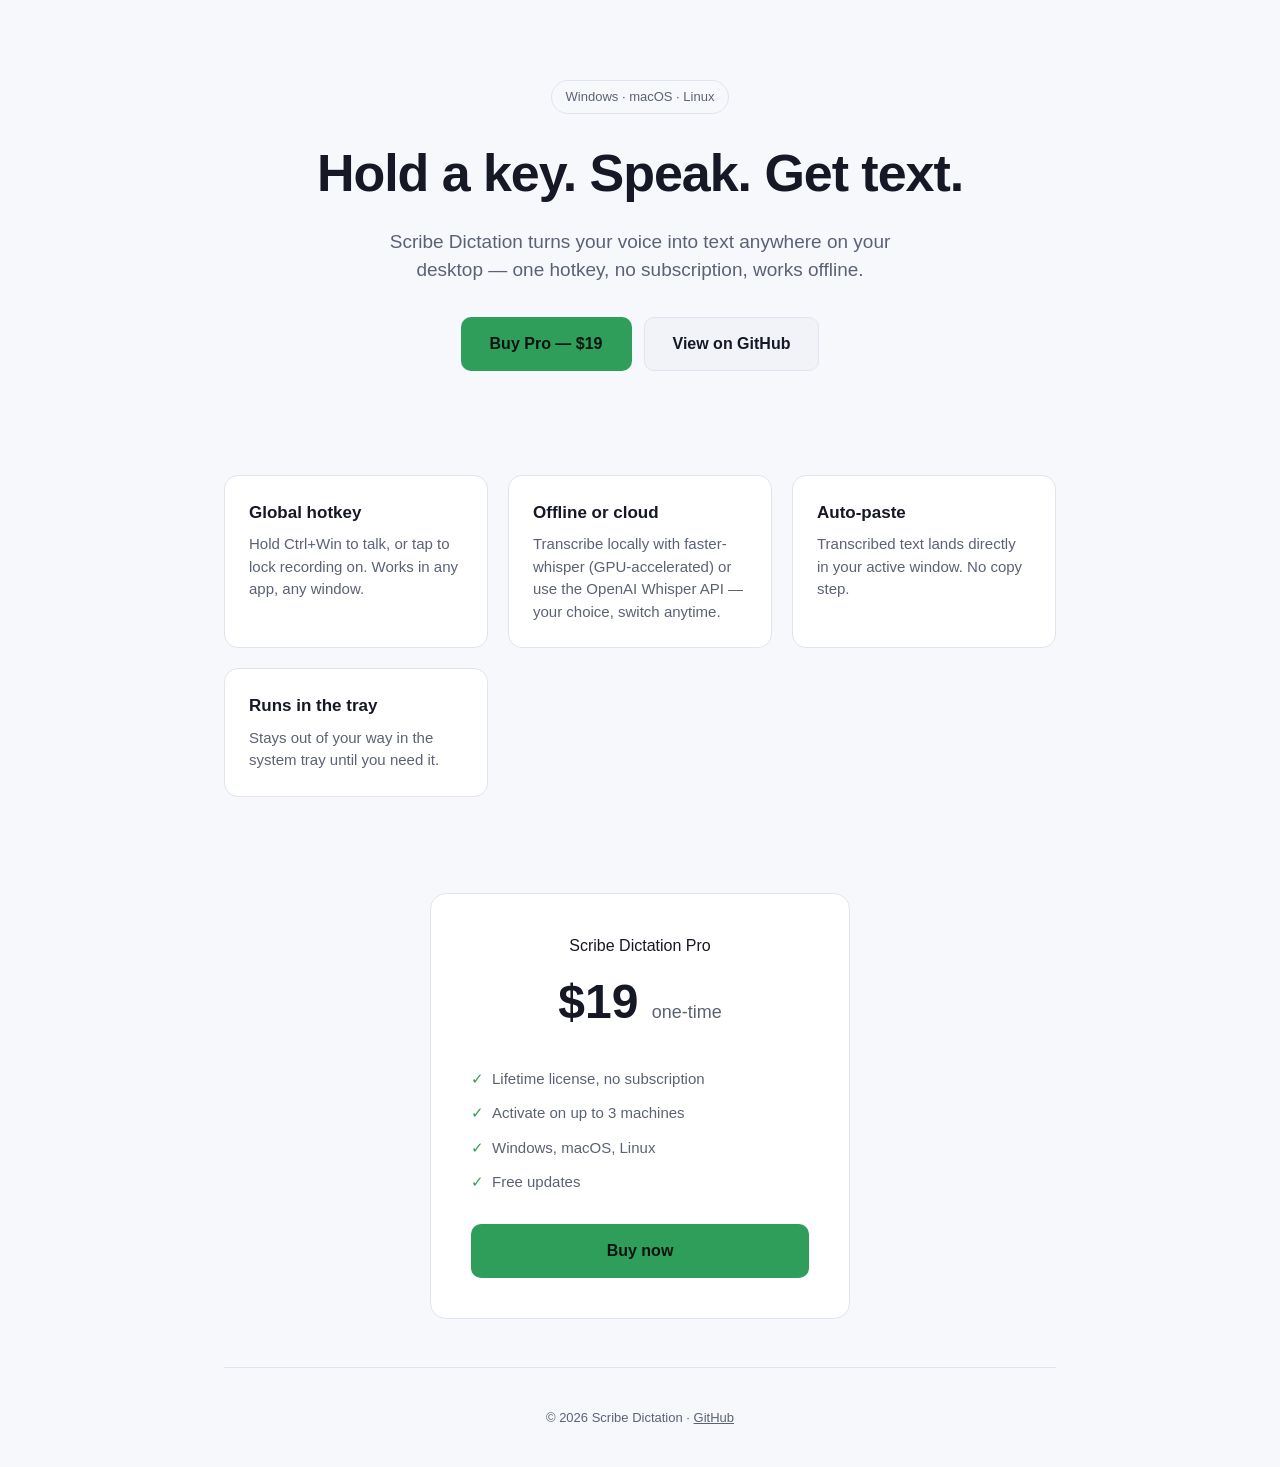
==== landing/index.html @ e712a7e3 "feat: static landing page for nexiex.com storefront" ====
<!doctype html>
<html lang="en">
<head>
<meta charset="utf-8">
<meta name="viewport" content="width=device-width, initial-scale=1">
<title>Scribe Dictation Pro — hold a key, speak, get text</title>
<meta name="description" content="Cross-platform desktop dictation app. Global hotkey, offline or cloud transcription, auto-paste anywhere. One-time $19 license, no subscription.">
<style>
  :root{
    --bg:#0f1117; --panel:#171a24; --panel-2:#1e2230; --border:#2a2f3f;
    --text:#e7e9f0; --muted:#9aa2b8; --accent:#8fd6ff; --accent-2:#a6e3a1;
  }
  @media (prefers-color-scheme: light){
    :root{ --bg:#f7f8fb; --panel:#ffffff; --panel-2:#f1f3f8; --border:#e1e4ee;
      --text:#161925; --muted:#5b6274; --accent:#2b7fb8; --accent-2:#2f9e5b; }
  }
  *{box-sizing:border-box}
  body{margin:0;background:var(--bg);color:var(--text);
    font-family:-apple-system,BlinkMacSystemFont,"Segoe UI",Roboto,sans-serif;
    line-height:1.5}
  .wrap{max-width:880px;margin:0 auto;padding:0 24px}
  header{padding:80px 0 56px;text-align:center}
  .badge{display:inline-block;font-size:13px;color:var(--muted);
    border:1px solid var(--border);border-radius:999px;padding:6px 14px;margin-bottom:20px}
  h1{font-size:clamp(32px,5vw,52px);margin:0 0 16px;letter-spacing:-0.02em}
  .sub{font-size:19px;color:var(--muted);max-width:560px;margin:0 auto 32px}
  .cta{display:flex;gap:12px;justify-content:center;flex-wrap:wrap}
  .btn{display:inline-block;padding:14px 28px;border-radius:10px;font-weight:600;
    text-decoration:none;font-size:16px;border:1px solid transparent}
  .btn-primary{background:var(--accent-2);color:#0b1410}
  .btn-secondary{background:var(--panel-2);color:var(--text);border-color:var(--border)}
  section{padding:48px 0}
  .grid{display:grid;grid-template-columns:repeat(auto-fit,minmax(220px,1fr));gap:20px}
  .card{background:var(--panel);border:1px solid var(--border);border-radius:14px;padding:24px}
  .card h3{margin:0 0 8px;font-size:17px}
  .card p{margin:0;color:var(--muted);font-size:15px}
  .price{background:var(--panel);border:1px solid var(--border);border-radius:16px;
    padding:40px;text-align:center;margin:0 auto;max-width:420px}
  .price .amount{font-size:48px;font-weight:700;margin:8px 0}
  .price .amount span{font-size:18px;color:var(--muted);font-weight:400}
  .price ul{list-style:none;padding:0;margin:24px 0;text-align:left;color:var(--muted);font-size:15px}
  .price li{padding:6px 0;display:flex;gap:8px}
  .price li:before{content:"✓";color:var(--accent-2)}
  footer{padding:40px 0;text-align:center;color:var(--muted);font-size:13px;border-top:1px solid var(--border)}
  footer a{color:var(--muted)}
</style>
</head>
<body>
  <div class="wrap">
    <header>
      <span class="badge">Windows · macOS · Linux</span>
      <h1>Hold a key. Speak. Get text.</h1>
      <p class="sub">Scribe Dictation turns your voice into text anywhere on your desktop — one hotkey, no subscription, works offline.</p>
      <div class="cta">
        <a class="btn btn-primary" href="#buy">Buy Pro — $19</a>
        <a class="btn btn-secondary" href="https://github.com/subtiliorars-sys/scribe-dictation" target="_blank" rel="noopener">View on GitHub</a>
      </div>
    </header>

    <section>
      <div class="grid">
        <div class="card">
          <h3>Global hotkey</h3>
          <p>Hold Ctrl+Win to talk, or tap to lock recording on. Works in any app, any window.</p>
        </div>
        <div class="card">
          <h3>Offline or cloud</h3>
          <p>Transcribe locally with faster-whisper (GPU-accelerated) or use the OpenAI Whisper API — your choice, switch anytime.</p>
        </div>
        <div class="card">
          <h3>Auto-paste</h3>
          <p>Transcribed text lands directly in your active window. No copy step.</p>
        </div>
        <div class="card">
          <h3>Runs in the tray</h3>
          <p>Stays out of your way in the system tray until you need it.</p>
        </div>
      </div>
    </section>

    <section id="buy">
      <div class="price">
        <div>Scribe Dictation Pro</div>
        <div class="amount">$19 <span>one-time</span></div>
        <ul>
          <li>Lifetime license, no subscription</li>
          <li>Activate on up to 3 machines</li>
          <li>Windows, macOS, Linux</li>
          <li>Free updates</li>
        </ul>
        <!-- TODO: replace with real Lemon Squeezy checkout link once the store/product exists -->
        <a class="btn btn-primary" href="https://lemonsqueezy.com" style="width:100%">Buy now</a>
      </div>
    </section>

    <footer>
      <div class="wrap">
        &copy; 2026 Scribe Dictation · <a href="https://github.com/subtiliorars-sys/scribe-dictation">GitHub</a>
      </div>
    </footer>
  </div>
</body>
</html>
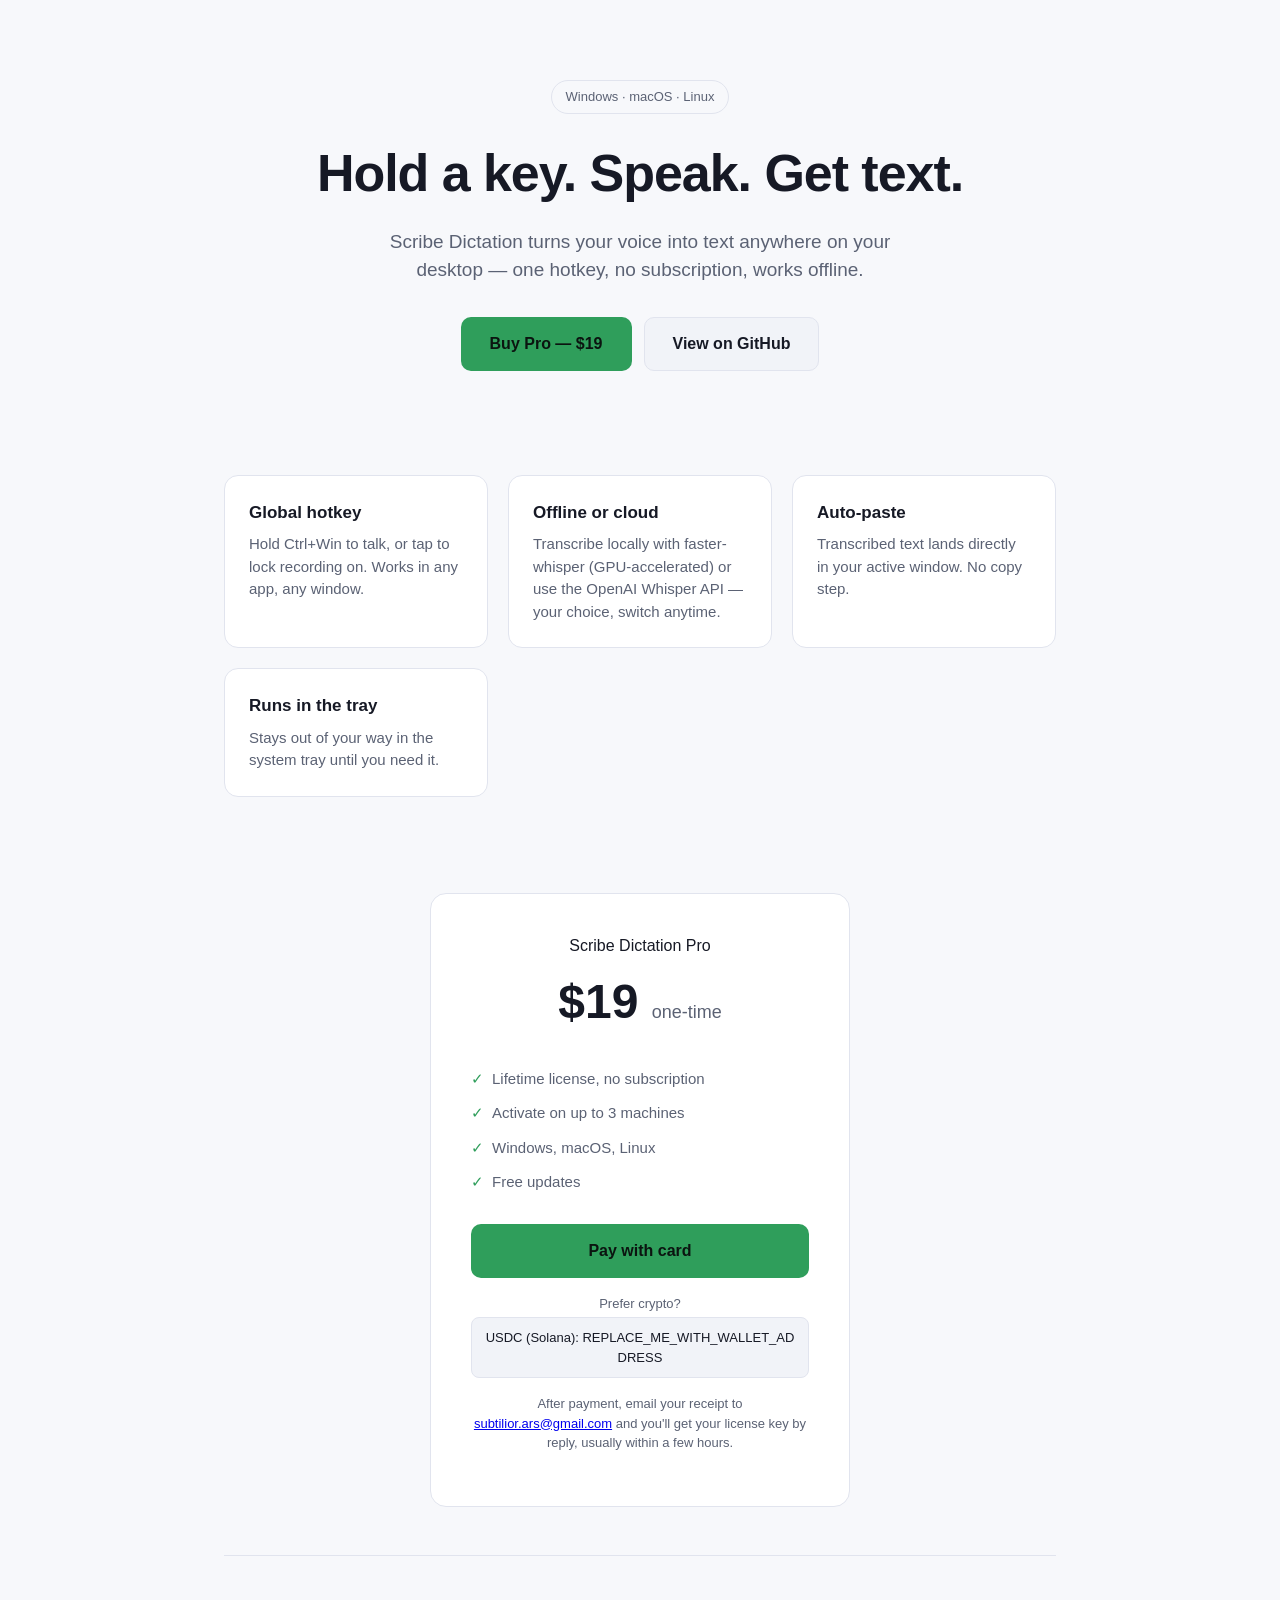
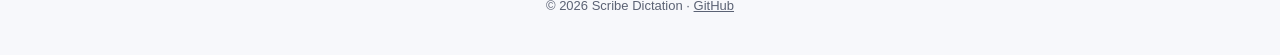
==== commit a2378d95: "feat: replace Lemon Squeezy/Gumroad licensing with self-signed keys No third-party licensing account" ====
--- a/landing/index.html
+++ b/landing/index.html
@@ -88,8 +88,16 @@
           <li>Windows, macOS, Linux</li>
           <li>Free updates</li>
         </ul>
-        <!-- TODO: replace with real Lemon Squeezy checkout link once the store/product exists -->
-        <a class="btn btn-primary" href="https://lemonsqueezy.com" style="width:100%">Buy now</a>
+        <!-- TODO: replace with the real Stripe Payment Link once created -->
+        <a class="btn btn-primary" href="https://buy.stripe.com/REPLACE_ME" style="width:100%">Pay with card</a>
+        <p style="color:var(--muted);font-size:13px;margin:16px 0 4px">Prefer crypto?</p>
+        <div style="background:var(--panel-2);border:1px solid var(--border);border-radius:8px;padding:10px 12px;font-size:13px;word-break:break-all">
+          <!-- TODO: replace with the real USDC receive address -->
+          USDC (Solana): REPLACE_ME_WITH_WALLET_ADDRESS
+        </div>
+        <p style="color:var(--muted);font-size:13px;margin-top:16px">
+          After payment, email your receipt to <a href="mailto:subtilior.ars@gmail.com">subtilior.ars@gmail.com</a> and you'll get your license key by reply, usually within a few hours.
+        </p>
       </div>
     </section>
 
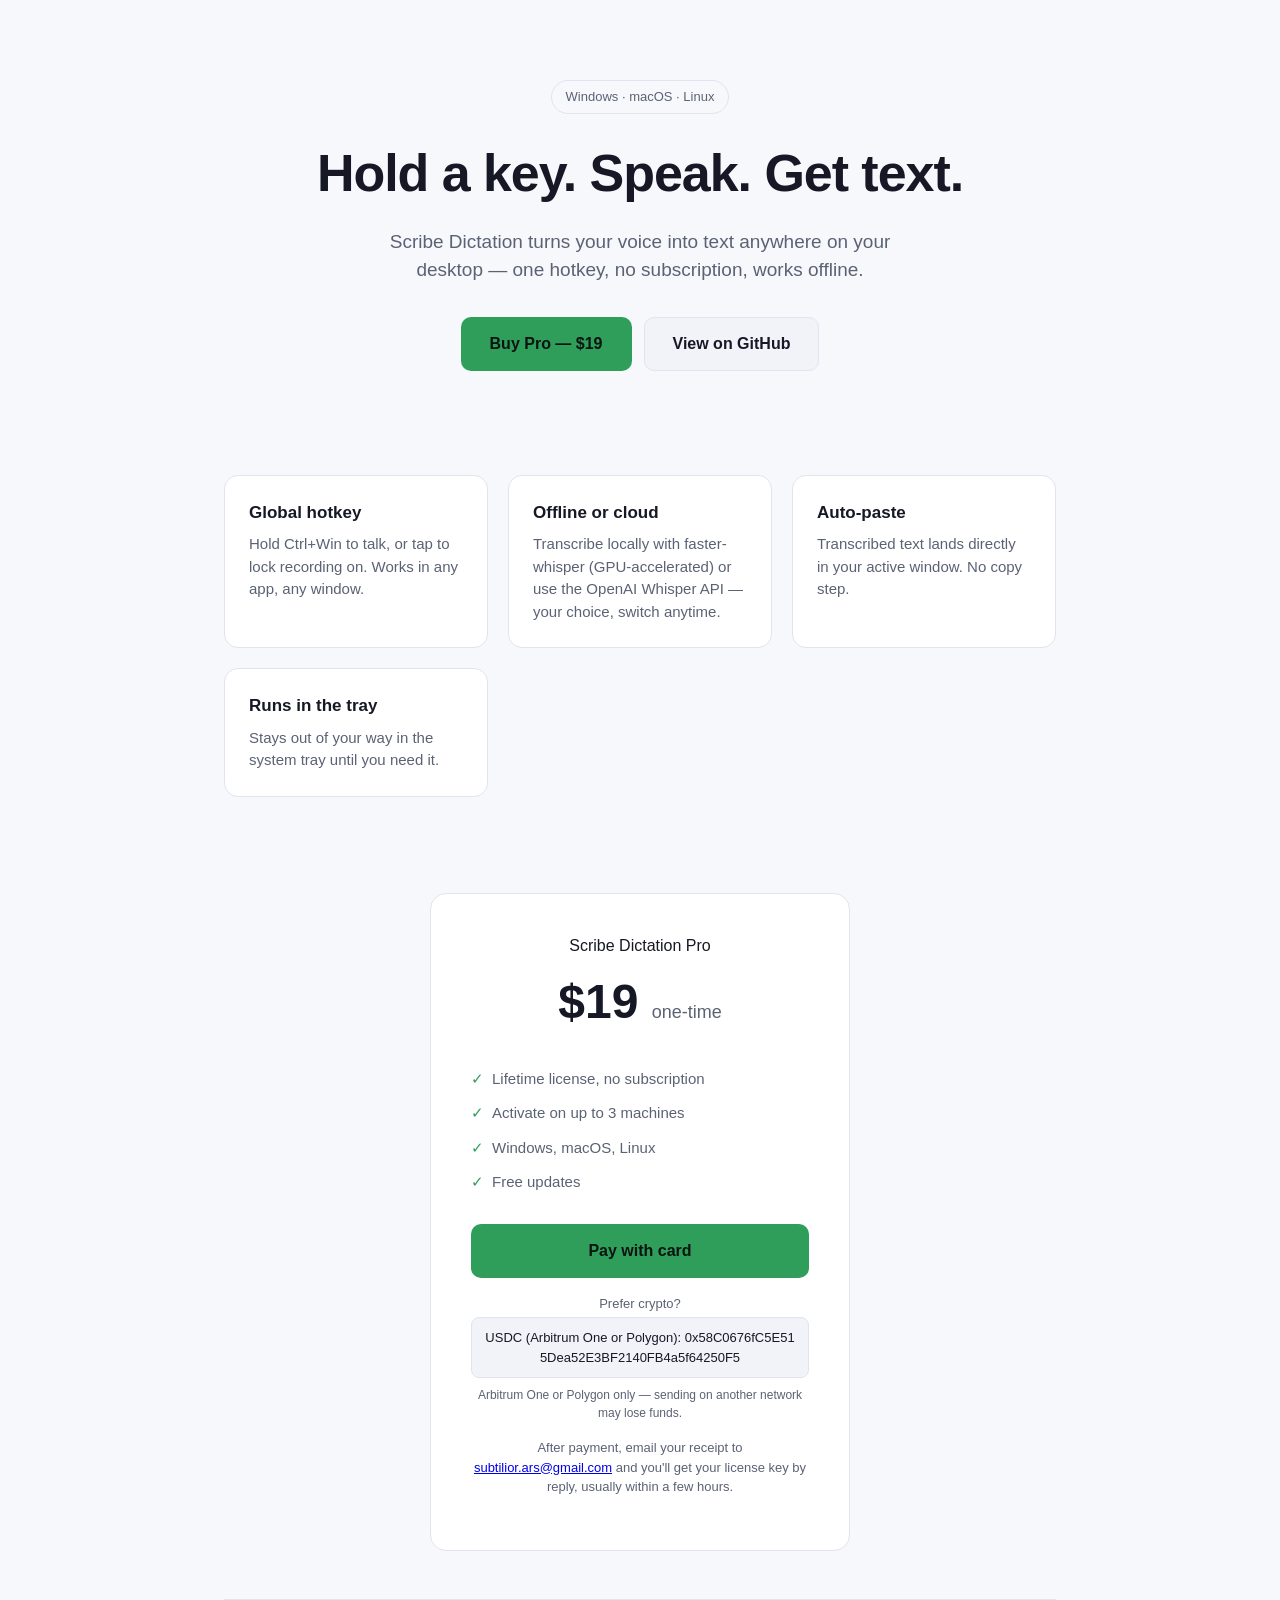
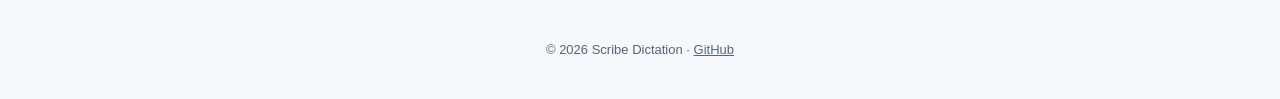
==== commit 8f175fed: "feat: add USDC (Arbitrum One) receive address to storefront" ====
--- a/landing/index.html
+++ b/landing/index.html
@@ -92,9 +92,9 @@
         <a class="btn btn-primary" href="https://buy.stripe.com/REPLACE_ME" style="width:100%">Pay with card</a>
         <p style="color:var(--muted);font-size:13px;margin:16px 0 4px">Prefer crypto?</p>
         <div style="background:var(--panel-2);border:1px solid var(--border);border-radius:8px;padding:10px 12px;font-size:13px;word-break:break-all">
-          <!-- TODO: replace with the real USDC receive address -->
-          USDC (Solana): REPLACE_ME_WITH_WALLET_ADDRESS
+          USDC (Arbitrum One or Polygon): 0x58C0676fC5E515Dea52E3BF2140FB4a5f64250F5
         </div>
+        <p style="color:var(--muted);font-size:12px;margin-top:8px">Arbitrum One or Polygon only — sending on another network may lose funds.</p>
         <p style="color:var(--muted);font-size:13px;margin-top:16px">
           After payment, email your receipt to <a href="mailto:subtilior.ars@gmail.com">subtilior.ars@gmail.com</a> and you'll get your license key by reply, usually within a few hours.
         </p>
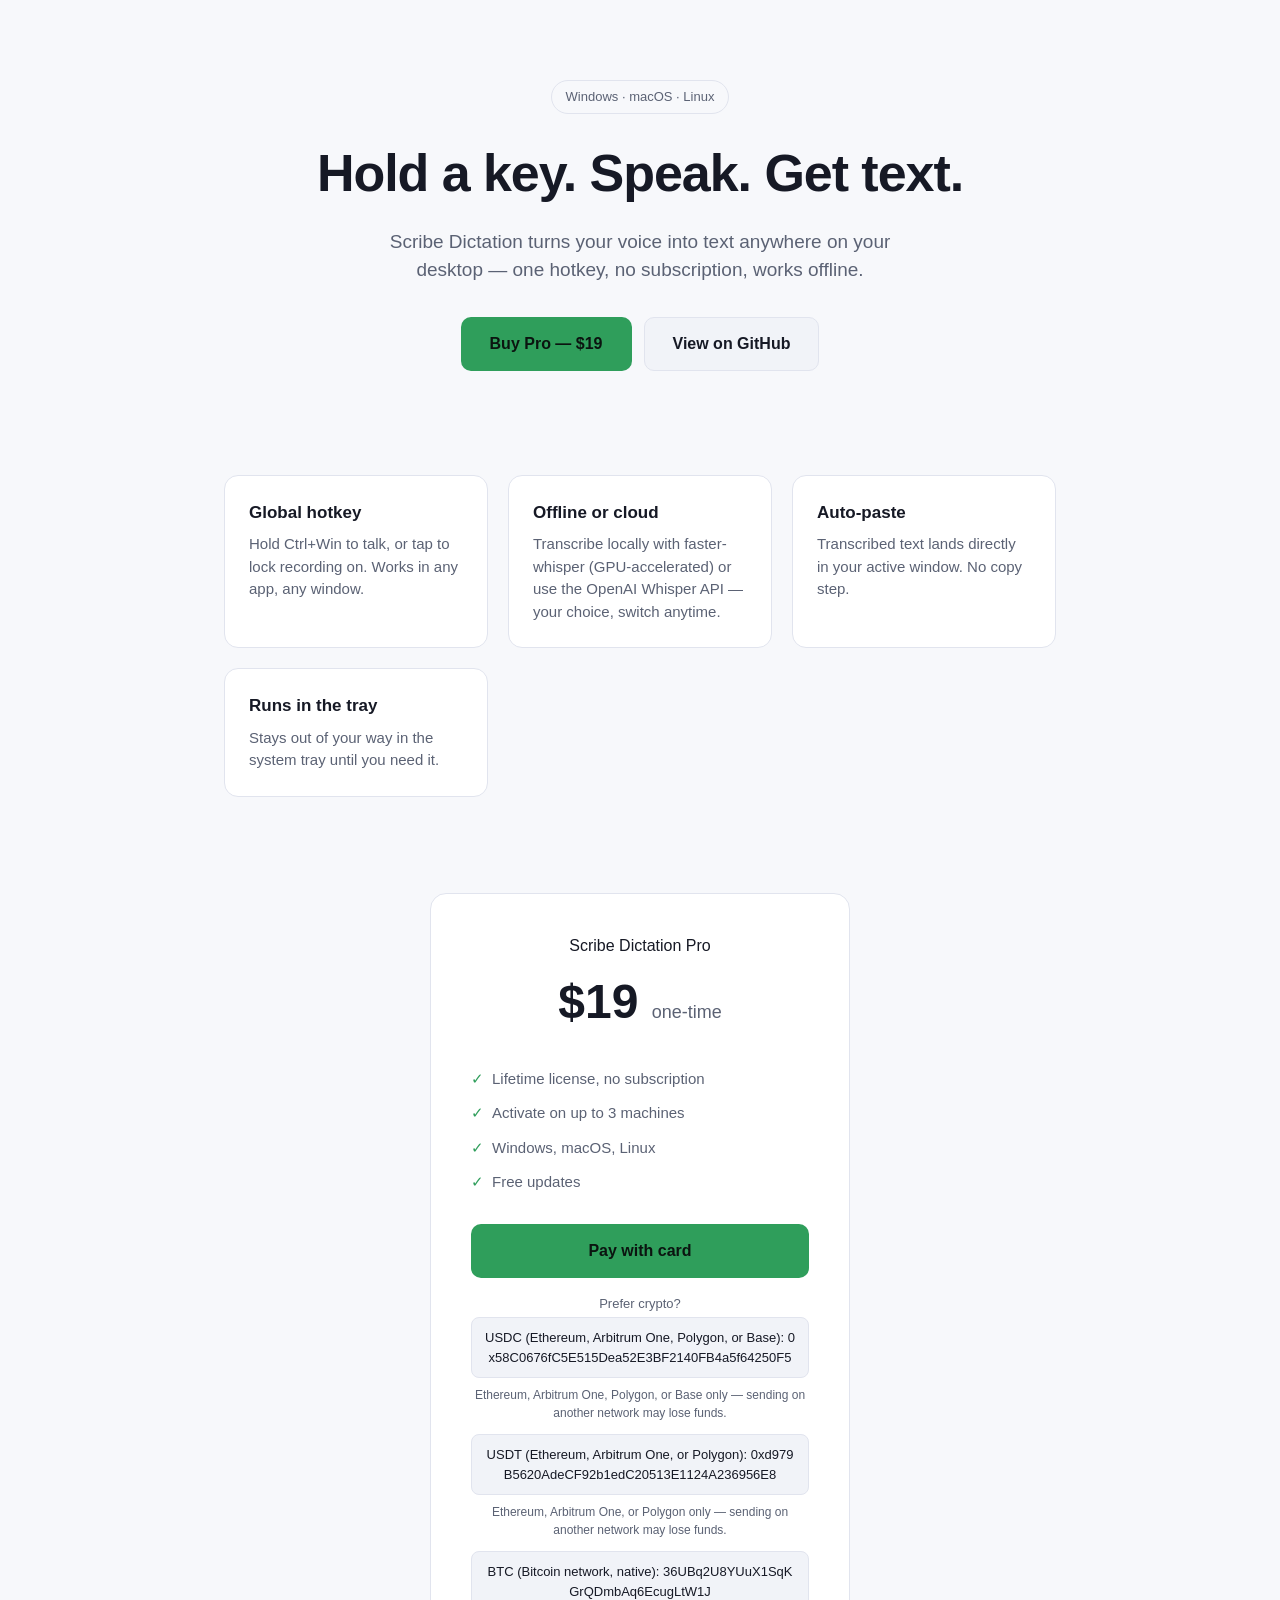
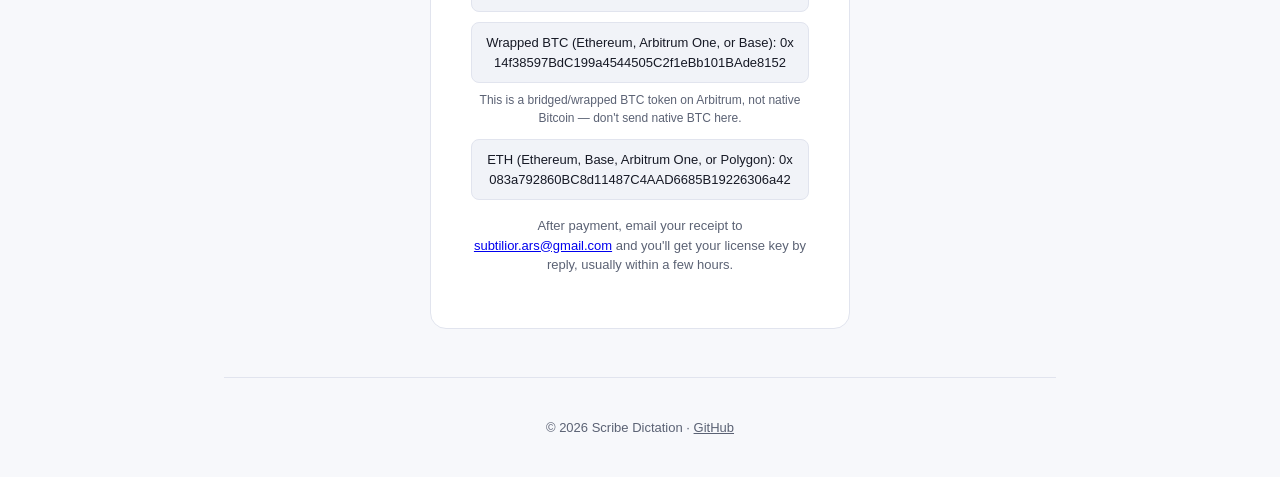
==== commit d2f9edd9: "feat: accept USDC on Ethereum mainnet too" ====
--- a/landing/index.html
+++ b/landing/index.html
@@ -92,9 +92,23 @@
         <a class="btn btn-primary" href="https://buy.stripe.com/REPLACE_ME" style="width:100%">Pay with card</a>
         <p style="color:var(--muted);font-size:13px;margin:16px 0 4px">Prefer crypto?</p>
         <div style="background:var(--panel-2);border:1px solid var(--border);border-radius:8px;padding:10px 12px;font-size:13px;word-break:break-all">
-          USDC (Arbitrum One or Polygon): 0x58C0676fC5E515Dea52E3BF2140FB4a5f64250F5
+          USDC (Ethereum, Arbitrum One, Polygon, or Base): 0x58C0676fC5E515Dea52E3BF2140FB4a5f64250F5
         </div>
-        <p style="color:var(--muted);font-size:12px;margin-top:8px">Arbitrum One or Polygon only — sending on another network may lose funds.</p>
+        <p style="color:var(--muted);font-size:12px;margin-top:8px">Ethereum, Arbitrum One, Polygon, or Base only — sending on another network may lose funds.</p>
+        <div style="background:var(--panel-2);border:1px solid var(--border);border-radius:8px;padding:10px 12px;font-size:13px;word-break:break-all;margin-top:10px">
+          USDT (Ethereum, Arbitrum One, or Polygon): 0xd979B5620AdeCF92b1edC20513E1124A236956E8
+        </div>
+        <p style="color:var(--muted);font-size:12px;margin-top:8px">Ethereum, Arbitrum One, or Polygon only — sending on another network may lose funds.</p>
+        <div style="background:var(--panel-2);border:1px solid var(--border);border-radius:8px;padding:10px 12px;font-size:13px;word-break:break-all;margin-top:10px">
+          BTC (Bitcoin network, native): 36UBq2U8YUuX1SqKGrQDmbAq6EcugLtW1J
+        </div>
+        <div style="background:var(--panel-2);border:1px solid var(--border);border-radius:8px;padding:10px 12px;font-size:13px;word-break:break-all;margin-top:10px">
+          Wrapped BTC (Ethereum, Arbitrum One, or Base): 0x14f38597BdC199a4544505C2f1eBb101BAde8152
+        </div>
+        <p style="color:var(--muted);font-size:12px;margin-top:8px">This is a bridged/wrapped BTC token on Arbitrum, not native Bitcoin — don't send native BTC here.</p>
+        <div style="background:var(--panel-2);border:1px solid var(--border);border-radius:8px;padding:10px 12px;font-size:13px;word-break:break-all;margin-top:10px">
+          ETH (Ethereum, Base, Arbitrum One, or Polygon): 0x083a792860BC8d11487C4AAD6685B19226306a42
+        </div>
         <p style="color:var(--muted);font-size:13px;margin-top:16px">
           After payment, email your receipt to <a href="mailto:subtilior.ars@gmail.com">subtilior.ars@gmail.com</a> and you'll get your license key by reply, usually within a few hours.
         </p>
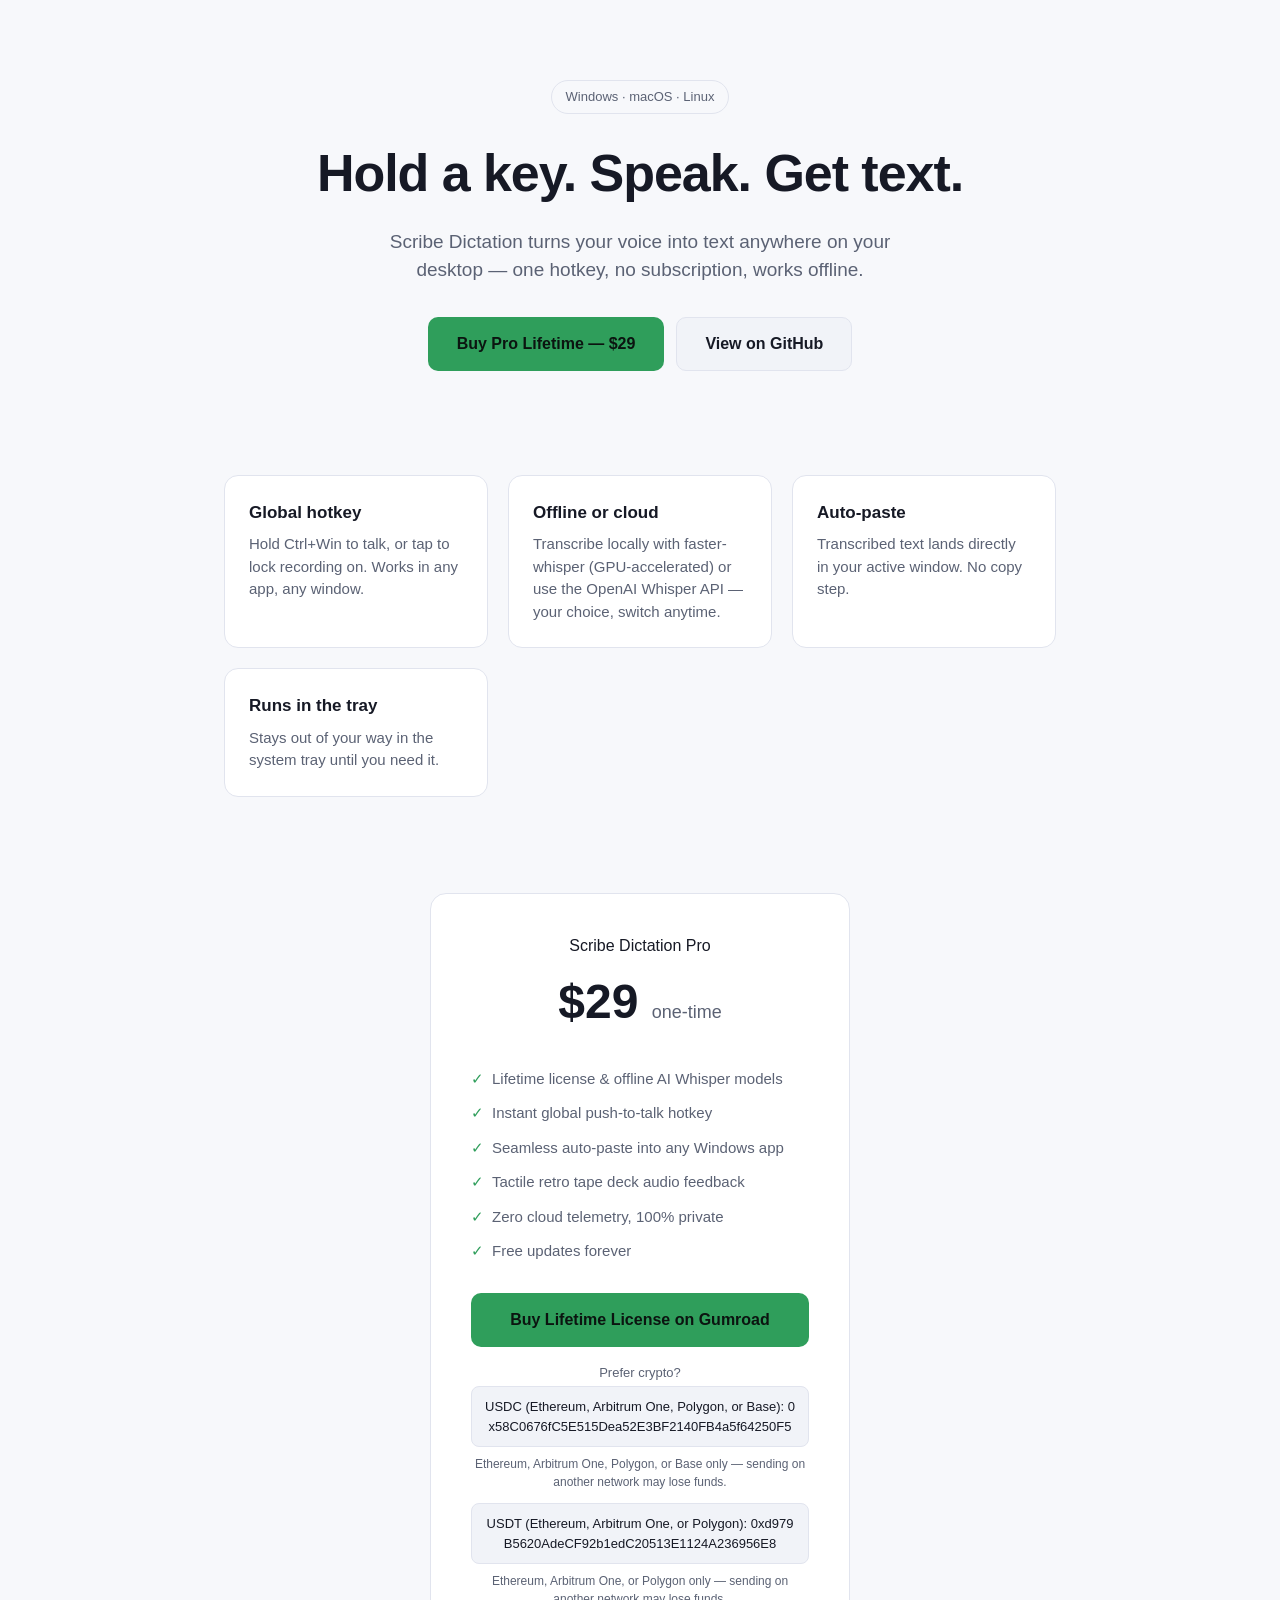
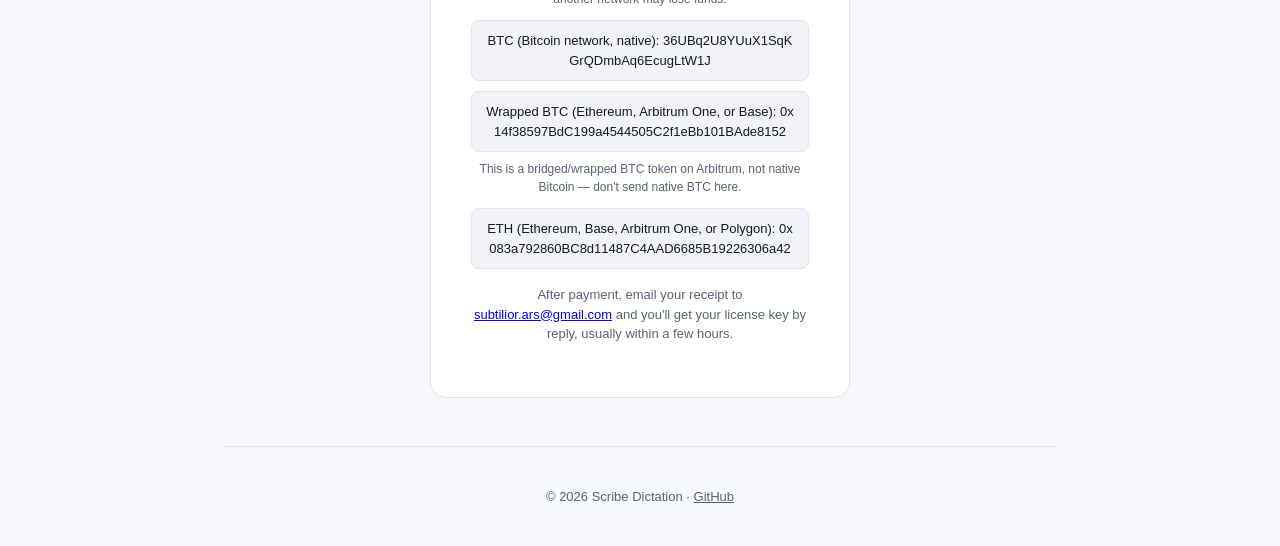
==== commit 17078291: "fix(input): upgrade auto-paste to Win32 SendInput and lock target HWND" ====
--- a/landing/index.html
+++ b/landing/index.html
@@ -52,7 +52,7 @@
       <h1>Hold a key. Speak. Get text.</h1>
       <p class="sub">Scribe Dictation turns your voice into text anywhere on your desktop — one hotkey, no subscription, works offline.</p>
       <div class="cta">
-        <a class="btn btn-primary" href="#buy">Buy Pro — $19</a>
+        <a class="btn btn-primary" href="https://gumroad.com/l/eyiexi" target="_blank" rel="noopener">Buy Pro Lifetime — $29</a>
         <a class="btn btn-secondary" href="https://github.com/subtiliorars-sys/scribe-dictation" target="_blank" rel="noopener">View on GitHub</a>
       </div>
     </header>
@@ -81,15 +81,16 @@
     <section id="buy">
       <div class="price">
         <div>Scribe Dictation Pro</div>
-        <div class="amount">$19 <span>one-time</span></div>
+        <div class="amount">$29 <span>one-time</span></div>
         <ul>
-          <li>Lifetime license, no subscription</li>
-          <li>Activate on up to 3 machines</li>
-          <li>Windows, macOS, Linux</li>
-          <li>Free updates</li>
+          <li>Lifetime license & offline AI Whisper models</li>
+          <li>Instant global push-to-talk hotkey</li>
+          <li>Seamless auto-paste into any Windows app</li>
+          <li>Tactile retro tape deck audio feedback</li>
+          <li>Zero cloud telemetry, 100% private</li>
+          <li>Free updates forever</li>
         </ul>
-        <!-- TODO: replace with the real Stripe Payment Link once created -->
-        <a class="btn btn-primary" href="https://buy.stripe.com/REPLACE_ME" style="width:100%">Pay with card</a>
+        <a class="btn btn-primary" href="https://gumroad.com/l/eyiexi" target="_blank" rel="noopener" style="width:100%">Buy Lifetime License on Gumroad</a>
         <p style="color:var(--muted);font-size:13px;margin:16px 0 4px">Prefer crypto?</p>
         <div style="background:var(--panel-2);border:1px solid var(--border);border-radius:8px;padding:10px 12px;font-size:13px;word-break:break-all">
           USDC (Ethereum, Arbitrum One, Polygon, or Base): 0x58C0676fC5E515Dea52E3BF2140FB4a5f64250F5
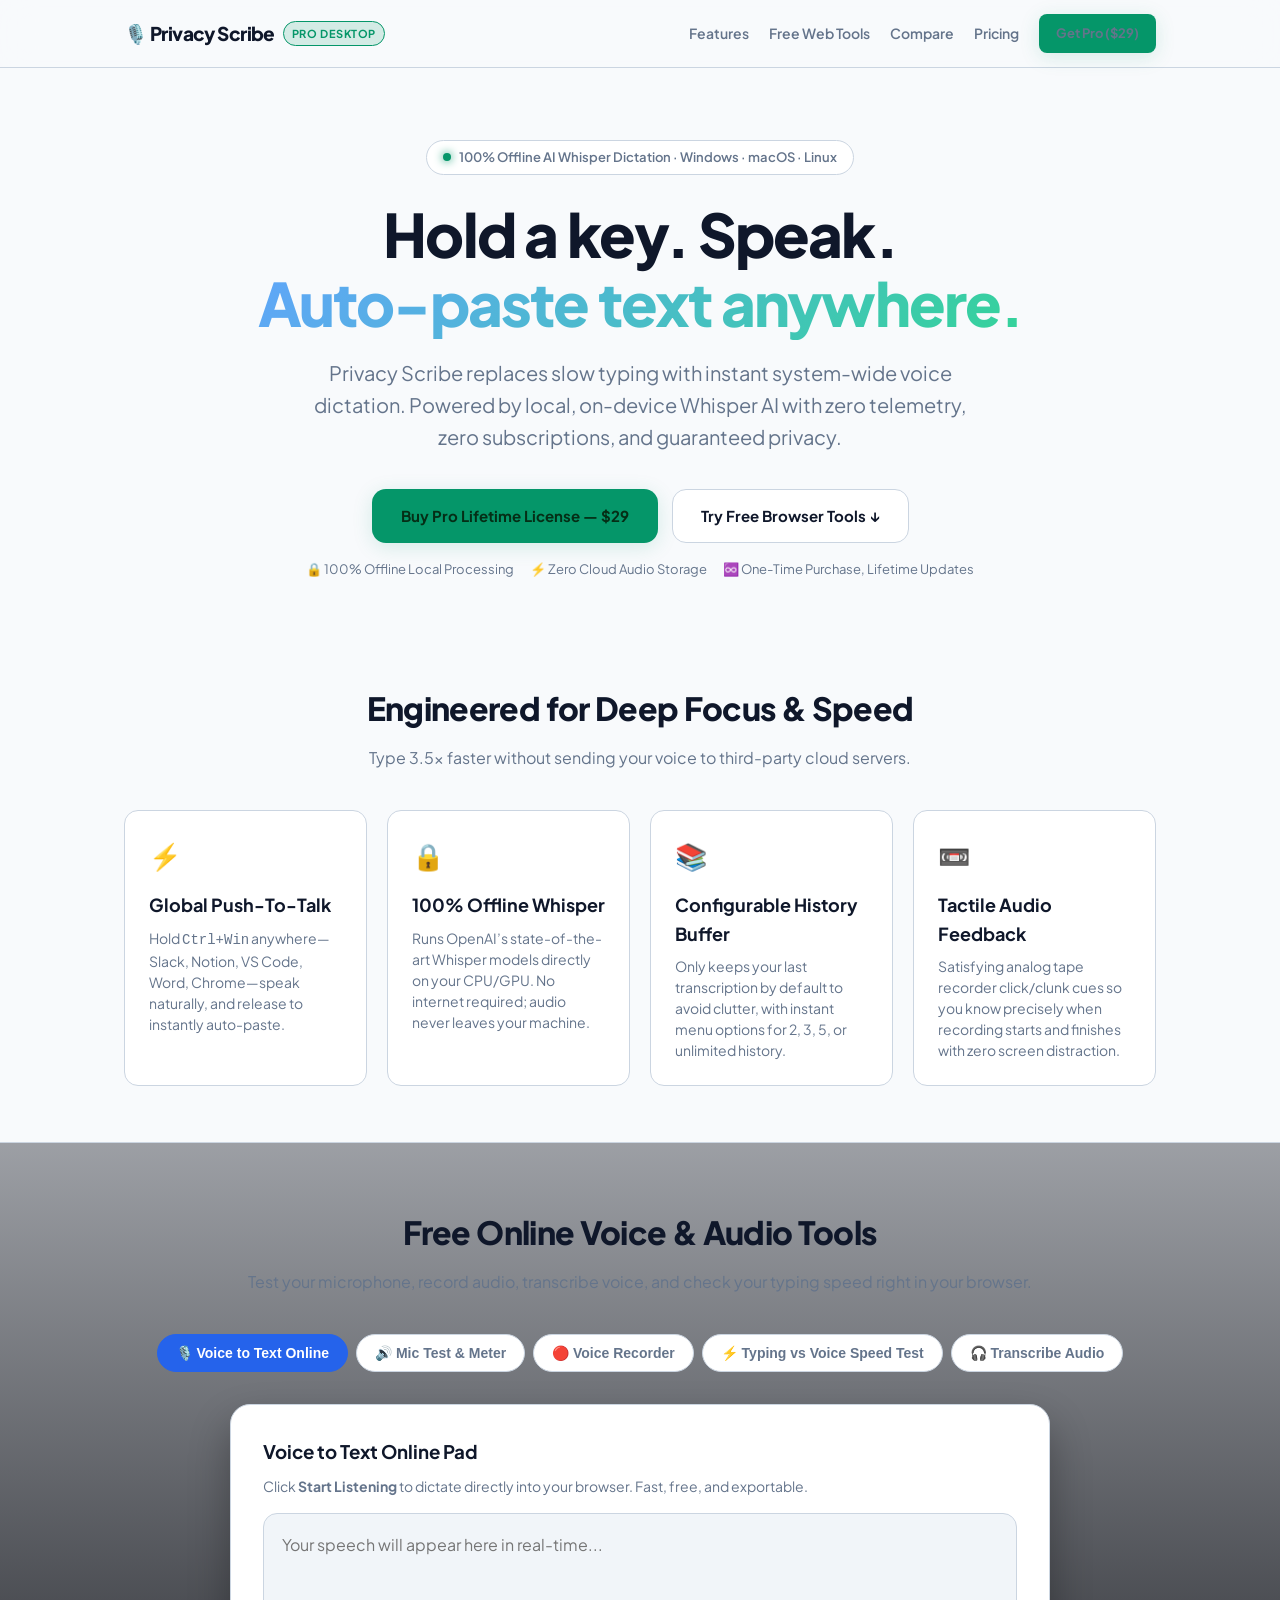
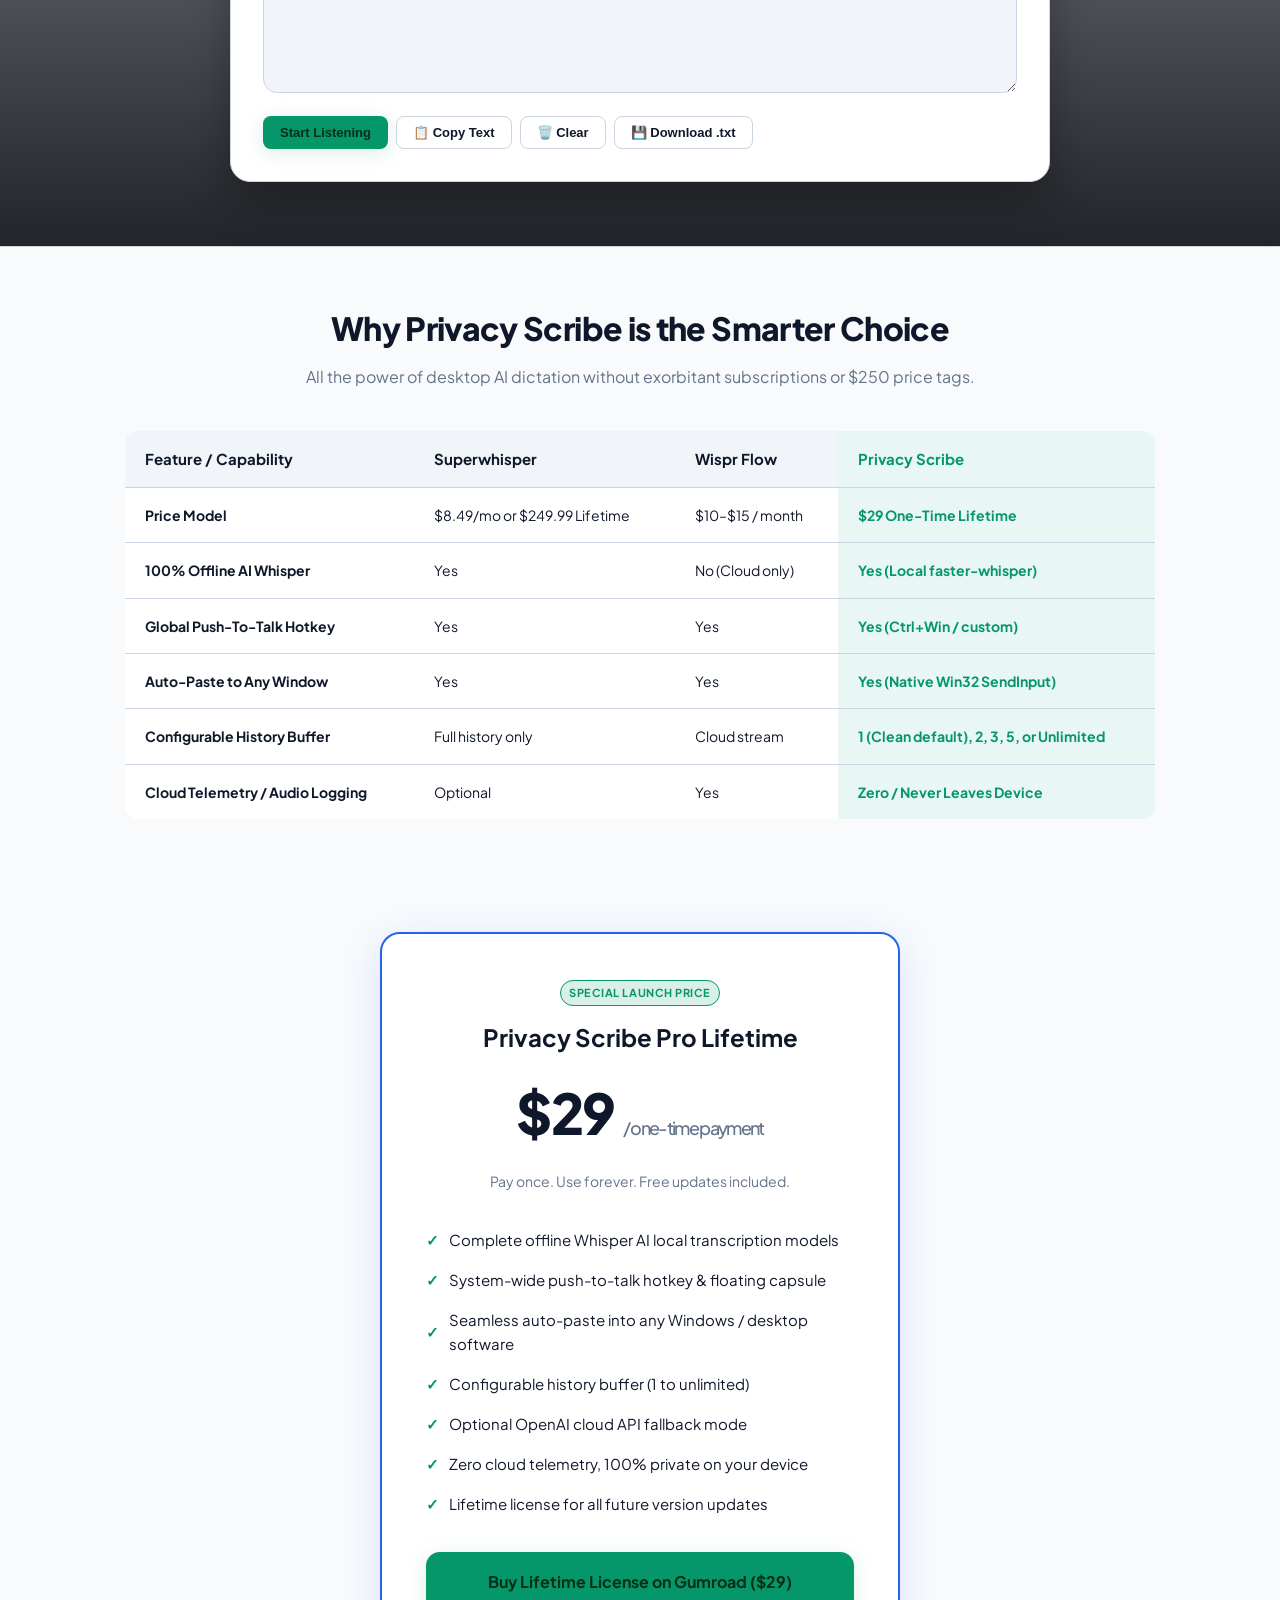
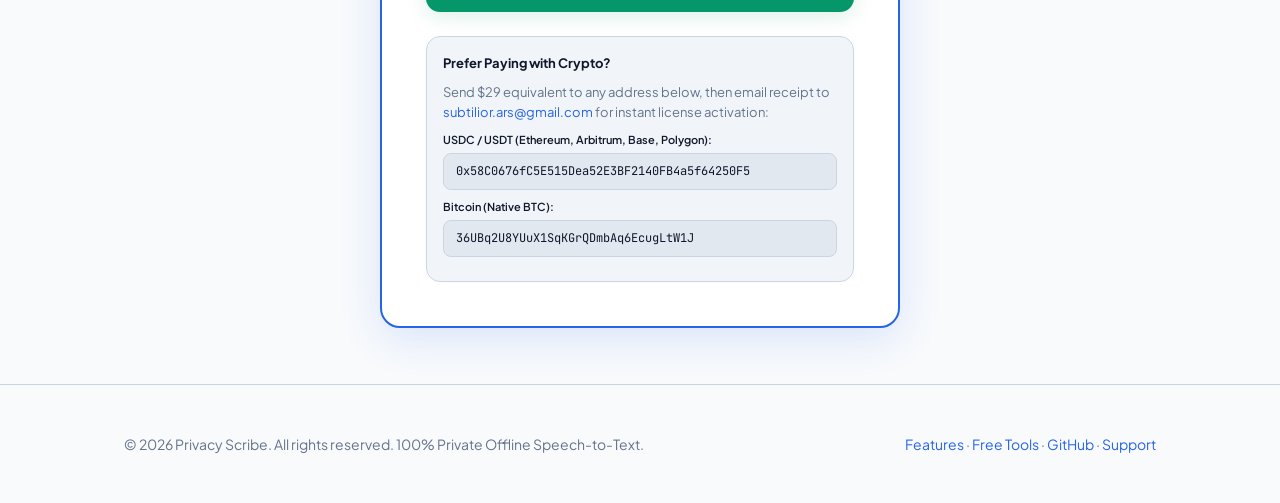
==== commit 5f11c0e1: "docs: add assistant rollout guide, marketing launch kit, and auto-paste fixes" ====
--- a/landing/index.html
+++ b/landing/index.html
@@ -3,124 +3,1085 @@
 <head>
 <meta charset="utf-8">
 <meta name="viewport" content="width=device-width, initial-scale=1">
-<title>Scribe Dictation Pro — hold a key, speak, get text</title>
-<meta name="description" content="Cross-platform desktop dictation app. Global hotkey, offline or cloud transcription, auto-paste anywhere. One-time $19 license, no subscription.">
+<title>Privacy Scribe — 100% Offline AI Voice Dictation for Desktop</title>
+<meta name="description" content="Instant desktop voice-to-text powered by local Whisper AI. Hold a key, speak, and auto-paste into any app. 100% private, no subscriptions. $29 lifetime license.">
+<link rel="icon" type="image/x-icon" href="favicon.ico">
+<link rel="apple-touch-icon" href="icon-192.png">
+<link rel="preconnect" href="https://fonts.googleapis.com">
+<link rel="preconnect" href="https://fonts.gstatic.com" crossorigin>
+<link href="https://fonts.googleapis.com/css2?family=Plus+Jakarta+Sans:wght@400;500;600;700;800&family=JetBrains+Mono:wght@400;500&display=swap" rel="stylesheet">
 <style>
-  :root{
-    --bg:#0f1117; --panel:#171a24; --panel-2:#1e2230; --border:#2a2f3f;
-    --text:#e7e9f0; --muted:#9aa2b8; --accent:#8fd6ff; --accent-2:#a6e3a1;
-  }
-  @media (prefers-color-scheme: light){
-    :root{ --bg:#f7f8fb; --panel:#ffffff; --panel-2:#f1f3f8; --border:#e1e4ee;
-      --text:#161925; --muted:#5b6274; --accent:#2b7fb8; --accent-2:#2f9e5b; }
-  }
-  *{box-sizing:border-box}
-  body{margin:0;background:var(--bg);color:var(--text);
-    font-family:-apple-system,BlinkMacSystemFont,"Segoe UI",Roboto,sans-serif;
-    line-height:1.5}
-  .wrap{max-width:880px;margin:0 auto;padding:0 24px}
-  header{padding:80px 0 56px;text-align:center}
-  .badge{display:inline-block;font-size:13px;color:var(--muted);
-    border:1px solid var(--border);border-radius:999px;padding:6px 14px;margin-bottom:20px}
-  h1{font-size:clamp(32px,5vw,52px);margin:0 0 16px;letter-spacing:-0.02em}
-  .sub{font-size:19px;color:var(--muted);max-width:560px;margin:0 auto 32px}
-  .cta{display:flex;gap:12px;justify-content:center;flex-wrap:wrap}
-  .btn{display:inline-block;padding:14px 28px;border-radius:10px;font-weight:600;
-    text-decoration:none;font-size:16px;border:1px solid transparent}
-  .btn-primary{background:var(--accent-2);color:#0b1410}
-  .btn-secondary{background:var(--panel-2);color:var(--text);border-color:var(--border)}
-  section{padding:48px 0}
-  .grid{display:grid;grid-template-columns:repeat(auto-fit,minmax(220px,1fr));gap:20px}
-  .card{background:var(--panel);border:1px solid var(--border);border-radius:14px;padding:24px}
-  .card h3{margin:0 0 8px;font-size:17px}
-  .card p{margin:0;color:var(--muted);font-size:15px}
-  .price{background:var(--panel);border:1px solid var(--border);border-radius:16px;
-    padding:40px;text-align:center;margin:0 auto;max-width:420px}
-  .price .amount{font-size:48px;font-weight:700;margin:8px 0}
-  .price .amount span{font-size:18px;color:var(--muted);font-weight:400}
-  .price ul{list-style:none;padding:0;margin:24px 0;text-align:left;color:var(--muted);font-size:15px}
-  .price li{padding:6px 0;display:flex;gap:8px}
-  .price li:before{content:"✓";color:var(--accent-2)}
-  footer{padding:40px 0;text-align:center;color:var(--muted);font-size:13px;border-top:1px solid var(--border)}
-  footer a{color:var(--muted)}
+  :root {
+    --bg: #0b0d13;
+    --panel: #131722;
+    --panel-2: #1c2233;
+    --panel-3: #252d42;
+    --border: #283147;
+    --text: #f0f3fa;
+    --muted: #9aa5be;
+    --accent: #60a5fa;
+    --accent-glow: rgba(96, 165, 250, 0.25);
+    --green: #34d399;
+    --green-glow: rgba(52, 211, 153, 0.2);
+    --red: #f87171;
+    --amber: #fbbf24;
+    --radius-sm: 8px;
+    --radius: 14px;
+    --radius-lg: 20px;
+    --font: 'Plus Jakarta Sans', -apple-system, BlinkMacSystemFont, 'Segoe UI', Roboto, sans-serif;
+    --mono: 'JetBrains Mono', monospace;
+  }
+
+  @media (prefers-color-scheme: light) {
+    :root {
+      --bg: #f8fafc;
+      --panel: #ffffff;
+      --panel-2: #f1f5f9;
+      --panel-3: #e2e8f0;
+      --border: #cbd5e1;
+      --text: #0f172a;
+      --muted: #64748b;
+      --accent: #2563eb;
+      --accent-glow: rgba(37, 99, 235, 0.15);
+      --green: #059669;
+      --green-glow: rgba(5, 150, 105, 0.15);
+      --red: #dc2626;
+      --amber: #d97706;
+    }
+  }
+
+  * { box-sizing: border-box; margin: 0; padding: 0; }
+  body {
+    background: var(--bg);
+    color: var(--text);
+    font-family: var(--font);
+    line-height: 1.6;
+    -webkit-font-smoothing: antialiased;
+  }
+
+  a { color: var(--accent); text-decoration: none; transition: all 0.2s ease; }
+  a:hover { opacity: 0.85; }
+
+  .wrap { max-width: 1080px; margin: 0 auto; padding: 0 24px; }
+
+  /* Navigation */
+  nav {
+    position: sticky;
+    top: 0;
+    z-index: 100;
+    backdrop-filter: blur(16px);
+    background: rgba(11, 13, 19, 0.85);
+    border-bottom: 1px solid var(--border);
+    padding: 14px 0;
+  }
+  @media (prefers-color-scheme: light) {
+    nav { background: rgba(248, 250, 252, 0.85); }
+  }
+  .nav-inner {
+    display: flex;
+    justify-content: space-between;
+    align-items: center;
+  }
+  .logo {
+    font-weight: 800;
+    font-size: 19px;
+    letter-spacing: -0.03em;
+    display: flex;
+    align-items: center;
+    gap: 8px;
+    color: var(--text);
+  }
+  .logo-badge {
+    background: var(--green-glow);
+    color: var(--green);
+    font-size: 11px;
+    font-weight: 700;
+    padding: 3px 8px;
+    border-radius: 99px;
+    border: 1px solid var(--green);
+    text-transform: uppercase;
+    letter-spacing: 0.05em;
+  }
+  .nav-links {
+    display: flex;
+    gap: 20px;
+    align-items: center;
+    font-size: 14px;
+    font-weight: 600;
+  }
+  .nav-links a { color: var(--muted); }
+  .nav-links a:hover, .nav-links a.active { color: var(--text); }
+
+  /* Hero Section */
+  header {
+    padding: 72px 0 48px;
+    text-align: center;
+  }
+  .badge-pill {
+    display: inline-flex;
+    align-items: center;
+    gap: 8px;
+    font-size: 13px;
+    font-weight: 600;
+    color: var(--muted);
+    background: var(--panel);
+    border: 1px solid var(--border);
+    border-radius: 999px;
+    padding: 6px 16px;
+    margin-bottom: 24px;
+  }
+  .status-dot {
+    width: 8px;
+    height: 8px;
+    border-radius: 50%;
+    background: var(--green);
+    box-shadow: 0 0 10px var(--green);
+  }
+  h1 {
+    font-size: clamp(34px, 5.5vw, 60px);
+    font-weight: 800;
+    letter-spacing: -0.03em;
+    line-height: 1.15;
+    margin-bottom: 20px;
+  }
+  .highlight {
+    background: linear-gradient(135deg, #60a5fa 0%, #34d399 100%);
+    -webkit-background-clip: text;
+    -webkit-text-fill-color: transparent;
+  }
+  .sub {
+    font-size: clamp(17px, 2.2vw, 20px);
+    color: var(--muted);
+    max-width: 680px;
+    margin: 0 auto 36px;
+  }
+  .cta-row {
+    display: flex;
+    gap: 14px;
+    justify-content: center;
+    flex-wrap: wrap;
+    margin-bottom: 16px;
+  }
+  .btn {
+    display: inline-flex;
+    align-items: center;
+    justify-content: center;
+    gap: 8px;
+    padding: 14px 28px;
+    border-radius: var(--radius);
+    font-weight: 700;
+    font-size: 15px;
+    cursor: pointer;
+    border: 1px solid transparent;
+    transition: all 0.2s cubic-bezier(0.16, 1, 0.3, 1);
+  }
+  .btn-primary {
+    background: var(--green);
+    color: #052e16;
+    box-shadow: 0 4px 20px var(--green-glow);
+  }
+  .btn-primary:hover {
+    transform: translateY(-2px);
+    background: #4ade80;
+  }
+  .btn-secondary {
+    background: var(--panel);
+    color: var(--text);
+    border-color: var(--border);
+  }
+  .btn-secondary:hover {
+    background: var(--panel-2);
+    transform: translateY(-2px);
+  }
+  .btn-sm {
+    padding: 8px 16px;
+    font-size: 13px;
+    border-radius: var(--radius-sm);
+  }
+  .hero-guarantee {
+    font-size: 13px;
+    color: var(--muted);
+    display: flex;
+    justify-content: center;
+    gap: 16px;
+    flex-wrap: wrap;
+  }
+
+  /* Grid Features */
+  section { padding: 56px 0; }
+  .section-header {
+    text-align: center;
+    margin-bottom: 40px;
+  }
+  .section-header h2 {
+    font-size: 32px;
+    font-weight: 800;
+    letter-spacing: -0.02em;
+    margin-bottom: 10px;
+  }
+  .section-header p {
+    color: var(--muted);
+    font-size: 16px;
+  }
+  .grid-4 {
+    display: grid;
+    grid-template-columns: repeat(auto-fit, minmax(230px, 1fr));
+    gap: 20px;
+  }
+  .card {
+    background: var(--panel);
+    border: 1px solid var(--border);
+    border-radius: var(--radius);
+    padding: 24px;
+    transition: transform 0.2s ease, border-color 0.2s ease;
+  }
+  .card:hover {
+    transform: translateY(-3px);
+    border-color: var(--accent);
+  }
+  .card-icon {
+    font-size: 26px;
+    margin-bottom: 14px;
+    display: inline-block;
+  }
+  .card h3 {
+    font-size: 18px;
+    font-weight: 700;
+    margin-bottom: 8px;
+  }
+  .card p {
+    color: var(--muted);
+    font-size: 14px;
+    line-height: 1.5;
+  }
+
+  /* FREE TOOLS SUITE SECTION */
+  #tools {
+    background: linear-gradient(180deg, rgba(19, 23, 34, 0.4) 0%, rgba(11, 13, 19, 0.9) 100%);
+    border-top: 1px solid var(--border);
+    border-bottom: 1px solid var(--border);
+    padding: 64px 0;
+  }
+  .tools-tabs {
+    display: flex;
+    justify-content: center;
+    gap: 8px;
+    margin-bottom: 32px;
+    flex-wrap: wrap;
+  }
+  .tool-tab-btn {
+    padding: 10px 18px;
+    border-radius: 99px;
+    background: var(--panel);
+    border: 1px solid var(--border);
+    color: var(--muted);
+    font-weight: 600;
+    font-size: 14px;
+    cursor: pointer;
+    transition: all 0.2s;
+  }
+  .tool-tab-btn.active, .tool-tab-btn:hover {
+    background: var(--accent);
+    color: #ffffff;
+    border-color: var(--accent);
+  }
+  .tool-window {
+    background: var(--panel);
+    border: 1px solid var(--border);
+    border-radius: var(--radius-lg);
+    padding: 32px;
+    max-width: 820px;
+    margin: 0 auto;
+    box-shadow: 0 20px 40px rgba(0, 0, 0, 0.3);
+  }
+  .tool-panel { display: none; }
+  .tool-panel.active { display: block; }
+
+  /* Voice to Text Pad */
+  .dictation-box {
+    width: 100%;
+    min-height: 180px;
+    background: var(--panel-2);
+    border: 1px solid var(--border);
+    border-radius: var(--radius);
+    padding: 18px;
+    color: var(--text);
+    font-family: var(--font);
+    font-size: 16px;
+    line-height: 1.6;
+    resize: vertical;
+    outline: none;
+    margin-bottom: 16px;
+  }
+  .dictation-box:focus { border-color: var(--accent); }
+  .tool-controls {
+    display: flex;
+    justify-content: space-between;
+    align-items: center;
+    flex-wrap: wrap;
+    gap: 12px;
+  }
+  .control-group { display: flex; gap: 8px; align-items: center; }
+  .rec-indicator {
+    display: inline-flex;
+    align-items: center;
+    gap: 6px;
+    font-size: 13px;
+    font-weight: 600;
+    color: var(--red);
+  }
+  .rec-pulse {
+    width: 10px;
+    height: 10px;
+    border-radius: 50%;
+    background: var(--red);
+    animation: pulse 1s infinite alternate;
+  }
+  @keyframes pulse { from { opacity: 0.3; } to { opacity: 1; } }
+
+  /* Canvas Visualizer */
+  canvas#visualizer {
+    width: 100%;
+    height: 100px;
+    background: var(--panel-2);
+    border-radius: var(--radius);
+    border: 1px solid var(--border);
+    margin-bottom: 16px;
+    display: block;
+  }
+  .meter-bar-container {
+    background: var(--panel-2);
+    border-radius: 99px;
+    height: 12px;
+    overflow: hidden;
+    margin-bottom: 16px;
+    border: 1px solid var(--border);
+  }
+  .meter-fill {
+    height: 100%;
+    width: 0%;
+    background: linear-gradient(90deg, var(--green) 0%, var(--amber) 70%, var(--red) 100%);
+    transition: width 0.05s ease;
+  }
+
+  /* Typing Speed Test */
+  .speed-target {
+    background: var(--panel-2);
+    border: 1px solid var(--border);
+    border-radius: var(--radius);
+    padding: 18px;
+    font-size: 18px;
+    line-height: 1.7;
+    margin-bottom: 16px;
+    user-select: none;
+  }
+  .speed-input {
+    width: 100%;
+    background: var(--panel-3);
+    border: 2px solid var(--accent);
+    border-radius: var(--radius-sm);
+    padding: 14px;
+    color: var(--text);
+    font-size: 16px;
+    outline: none;
+    margin-bottom: 16px;
+  }
+  .speed-stats {
+    display: grid;
+    grid-template-columns: repeat(3, 1fr);
+    gap: 16px;
+    text-align: center;
+    margin-bottom: 20px;
+  }
+  .stat-card {
+    background: var(--panel-2);
+    border: 1px solid var(--border);
+    padding: 16px;
+    border-radius: var(--radius);
+  }
+  .stat-val {
+    font-size: 28px;
+    font-weight: 800;
+    color: var(--accent);
+  }
+  .stat-label {
+    font-size: 12px;
+    color: var(--muted);
+    text-transform: uppercase;
+    font-weight: 600;
+  }
+
+  /* Comparison Table */
+  .comp-table {
+    width: 100%;
+    border-collapse: collapse;
+    margin-top: 24px;
+    border-radius: var(--radius);
+    overflow: hidden;
+    border: 1px solid var(--border);
+  }
+  .comp-table th, .comp-table td {
+    padding: 16px 20px;
+    text-align: left;
+    border-bottom: 1px solid var(--border);
+  }
+  .comp-table th {
+    background: var(--panel-2);
+    font-weight: 700;
+    font-size: 15px;
+  }
+  .comp-table td {
+    background: var(--panel);
+    font-size: 14px;
+  }
+  .comp-winner {
+    background: rgba(52, 211, 153, 0.08) !important;
+    font-weight: 700;
+    color: var(--green);
+  }
+
+  /* Pricing Box */
+  .price-box {
+    background: var(--panel);
+    border: 2px solid var(--accent);
+    border-radius: var(--radius-lg);
+    padding: 44px;
+    max-width: 520px;
+    margin: 0 auto;
+    text-align: center;
+    box-shadow: 0 10px 40px var(--accent-glow);
+  }
+  .price-amount {
+    font-size: 56px;
+    font-weight: 800;
+    letter-spacing: -0.03em;
+    margin: 12px 0;
+  }
+  .price-amount span {
+    font-size: 18px;
+    font-weight: 500;
+    color: var(--muted);
+  }
+  .feature-list {
+    list-style: none;
+    margin: 28px 0;
+    text-align: left;
+    font-size: 15px;
+  }
+  .feature-list li {
+    padding: 8px 0;
+    display: flex;
+    align-items: center;
+    gap: 10px;
+    color: var(--text);
+  }
+  .feature-list li::before {
+    content: "✓";
+    font-weight: 800;
+    color: var(--green);
+  }
+
+  /* Crypto Accordion */
+  .crypto-box {
+    background: var(--panel-2);
+    border: 1px solid var(--border);
+    border-radius: var(--radius);
+    padding: 16px;
+    margin-top: 24px;
+    text-align: left;
+    font-size: 13px;
+  }
+  .crypto-title { font-weight: 700; margin-bottom: 8px; color: var(--text); }
+  .wallet-pill {
+    background: var(--panel-3);
+    padding: 8px 12px;
+    border-radius: var(--radius-sm);
+    font-family: var(--mono);
+    font-size: 12px;
+    word-break: break-all;
+    margin-bottom: 8px;
+    border: 1px solid var(--border);
+  }
+
+  footer {
+    padding: 48px 0;
+    border-top: 1px solid var(--border);
+    text-align: center;
+    color: var(--muted);
+    font-size: 14px;
+  }
+  footer .wrap {
+    display: flex;
+    justify-content: space-between;
+    align-items: center;
+    flex-wrap: wrap;
+    gap: 16px;
+  }
 </style>
 </head>
 <body>
-  <div class="wrap">
-    <header>
-      <span class="badge">Windows · macOS · Linux</span>
-      <h1>Hold a key. Speak. Get text.</h1>
-      <p class="sub">Scribe Dictation turns your voice into text anywhere on your desktop — one hotkey, no subscription, works offline.</p>
-      <div class="cta">
-        <a class="btn btn-primary" href="https://gumroad.com/l/eyiexi" target="_blank" rel="noopener">Buy Pro Lifetime — $29</a>
-        <a class="btn btn-secondary" href="https://github.com/subtiliorars-sys/scribe-dictation" target="_blank" rel="noopener">View on GitHub</a>
-      </div>
-    </header>
-
-    <section>
-      <div class="grid">
+
+  <!-- Navigation -->
+  <nav>
+    <div class="wrap nav-inner">
+      <div class="logo">
+        <span>🎙️ Privacy Scribe</span>
+        <span class="logo-badge">Pro Desktop</span>
+      </div>
+      <div class="nav-links">
+        <a href="#features">Features</a>
+        <a href="#tools">Free Web Tools</a>
+        <a href="#comparison">Compare</a>
+        <a href="#pricing">Pricing</a>
+        <a class="btn btn-primary btn-sm" href="#pricing">Get Pro ($29)</a>
+      </div>
+    </div>
+  </nav>
+
+  <!-- Hero -->
+  <header>
+    <div class="wrap">
+      <div class="badge-pill">
+        <span class="status-dot"></span>
+        <span>100% Offline AI Whisper Dictation · Windows · macOS · Linux</span>
+      </div>
+      <h1>Hold a key. Speak.<br><span class="highlight">Auto-paste text anywhere.</span></h1>
+      <p class="sub">
+        Privacy Scribe replaces slow typing with instant system-wide voice dictation. Powered by local, on-device Whisper AI with zero telemetry, zero subscriptions, and guaranteed privacy.
+      </p>
+      <div class="cta-row">
+        <a class="btn btn-primary" href="#pricing">Buy Pro Lifetime License — $29</a>
+        <a class="btn btn-secondary" href="#tools">Try Free Browser Tools ↓</a>
+      </div>
+      <div class="hero-guarantee">
+        <span>🔒 100% Offline Local Processing</span>
+        <span>⚡ Zero Cloud Audio Storage</span>
+        <span>♾️ One-Time Purchase, Lifetime Updates</span>
+      </div>
+    </div>
+  </header>
+
+  <!-- Features Grid -->
+  <section id="features">
+    <div class="wrap">
+      <div class="section-header">
+        <h2>Engineered for Deep Focus & Speed</h2>
+        <p>Type 3.5x faster without sending your voice to third-party cloud servers.</p>
+      </div>
+      <div class="grid-4">
         <div class="card">
-          <h3>Global hotkey</h3>
-          <p>Hold Ctrl+Win to talk, or tap to lock recording on. Works in any app, any window.</p>
+          <div class="card-icon">⚡</div>
+          <h3>Global Push-To-Talk</h3>
+          <p>Hold <kbd>Ctrl+Win</kbd> anywhere—Slack, Notion, VS Code, Word, Chrome—speak naturally, and release to instantly auto-paste.</p>
         </div>
         <div class="card">
-          <h3>Offline or cloud</h3>
-          <p>Transcribe locally with faster-whisper (GPU-accelerated) or use the OpenAI Whisper API — your choice, switch anytime.</p>
+          <div class="card-icon">🔒</div>
+          <h3>100% Offline Whisper</h3>
+          <p>Runs OpenAI’s state-of-the-art Whisper models directly on your CPU/GPU. No internet required; audio never leaves your machine.</p>
         </div>
         <div class="card">
-          <h3>Auto-paste</h3>
-          <p>Transcribed text lands directly in your active window. No copy step.</p>
+          <div class="card-icon">📚</div>
+          <h3>Configurable History Buffer</h3>
+          <p>Only keeps your last transcription by default to avoid clutter, with instant menu options for 2, 3, 5, or unlimited history.</p>
         </div>
         <div class="card">
-          <h3>Runs in the tray</h3>
-          <p>Stays out of your way in the system tray until you need it.</p>
+          <div class="card-icon">📼</div>
+          <h3>Tactile Audio Feedback</h3>
+          <p>Satisfying analog tape recorder click/clunk cues so you know precisely when recording starts and finishes with zero screen distraction.</p>
         </div>
       </div>
-    </section>
-
-    <section id="buy">
-      <div class="price">
-        <div>Scribe Dictation Pro</div>
-        <div class="amount">$29 <span>one-time</span></div>
-        <ul>
-          <li>Lifetime license & offline AI Whisper models</li>
-          <li>Instant global push-to-talk hotkey</li>
-          <li>Seamless auto-paste into any Windows app</li>
-          <li>Tactile retro tape deck audio feedback</li>
-          <li>Zero cloud telemetry, 100% private</li>
-          <li>Free updates forever</li>
+    </div>
+  </section>
+
+  <!-- FREE BROWSER TOOLS SUITE -->
+  <section id="tools">
+    <div class="wrap">
+      <div class="section-header">
+        <h2>Free Online Voice & Audio Tools</h2>
+        <p>Test your microphone, record audio, transcribe voice, and check your typing speed right in your browser.</p>
+      </div>
+
+      <!-- Tools Navigation Tabs -->
+      <div class="tools-tabs">
+        <button class="tool-tab-btn active" onclick="switchTool('dictate')">🎙️ Voice to Text Online</button>
+        <button class="tool-tab-btn" onclick="switchTool('mic-test')">🔊 Mic Test & Meter</button>
+        <button class="tool-tab-btn" onclick="switchTool('recorder')">🔴 Voice Recorder</button>
+        <button class="tool-tab-btn" onclick="switchTool('speed-test')">⚡ Typing vs Voice Speed Test</button>
+        <button class="tool-tab-btn" onclick="switchTool('transcribe')">🎧 Transcribe Audio</button>
+      </div>
+
+      <div class="tool-window">
+        <!-- 1. Voice to Text Online -->
+        <div id="tool-dictate" class="tool-panel active">
+          <h3 style="margin-bottom: 8px;">Voice to Text Online Pad</h3>
+          <p style="color: var(--muted); font-size: 14px; margin-bottom: 16px;">
+            Click <strong>Start Listening</strong> to dictate directly into your browser. Fast, free, and exportable.
+          </p>
+          <textarea id="dictate-output" class="dictation-box" placeholder="Your speech will appear here in real-time..."></textarea>
+          <div class="tool-controls">
+            <div class="control-group">
+              <button id="dictate-btn" class="btn btn-primary btn-sm" onclick="toggleDictation()">Start Listening</button>
+              <button class="btn btn-secondary btn-sm" onclick="copyDictation()">📋 Copy Text</button>
+              <button class="btn btn-secondary btn-sm" onclick="clearDictation()">🗑️ Clear</button>
+              <button class="btn btn-secondary btn-sm" onclick="downloadDictation()">💾 Download .txt</button>
+            </div>
+            <div id="dictate-status" class="rec-indicator" style="display:none">
+              <span class="rec-pulse"></span> Listening to microphone...
+            </div>
+          </div>
+        </div>
+
+        <!-- 2. Mic Test & Level Meter -->
+        <div id="tool-mic-test" class="tool-panel">
+          <h3 style="margin-bottom: 8px;">Microphone Quality & Level Test</h3>
+          <p style="color: var(--muted); font-size: 14px; margin-bottom: 16px;">
+            Test your input volume, audio frequency spectrum, and background noise level in real-time.
+          </p>
+          <canvas id="visualizer"></canvas>
+          <div style="display:flex; justify-content:space-between; font-size: 12px; color: var(--muted); margin-bottom: 4px;">
+            <span>Input Volume Level</span>
+            <span id="meter-db">0 dB</span>
+          </div>
+          <div class="meter-bar-container">
+            <div id="meter-fill" class="meter-fill"></div>
+          </div>
+          <div class="tool-controls">
+            <div class="control-group">
+              <button id="mic-test-btn" class="btn btn-primary btn-sm" onclick="toggleMicTest()">Test My Microphone</button>
+              <span id="mic-name" style="font-size: 13px; color: var(--muted);"></span>
+            </div>
+          </div>
+        </div>
+
+        <!-- 3. Voice Recorder -->
+        <div id="tool-recorder" class="tool-panel">
+          <h3 style="margin-bottom: 8px;">Online Voice Recorder</h3>
+          <p style="color: var(--muted); font-size: 14px; margin-bottom: 16px;">
+            Record high-quality audio clips and voice notes. Listen back and download immediately.
+          </p>
+          <div style="background: var(--panel-2); border: 1px solid var(--border); border-radius: var(--radius); padding: 24px; text-align: center; margin-bottom: 16px;">
+            <div id="recorder-time" style="font-size: 38px; font-weight: 800; font-family: var(--mono); color: var(--accent); margin-bottom: 12px;">00:00</div>
+            <audio id="recorder-audio" controls style="display: none; width: 100%; margin-top: 12px;"></audio>
+          </div>
+          <div class="tool-controls">
+            <div class="control-group">
+              <button id="recorder-btn" class="btn btn-primary btn-sm" onclick="toggleVoiceRecorder()">🔴 Record</button>
+              <a id="recorder-download" class="btn btn-secondary btn-sm" style="display: none;">⬇️ Download Audio</a>
+            </div>
+          </div>
+        </div>
+
+        <!-- 4. Typing Speed Test (vs Voice) -->
+        <div id="tool-speed-test" class="tool-panel">
+          <h3 style="margin-bottom: 8px;">Typing Speed Test vs. Voice Dictation</h3>
+          <p style="color: var(--muted); font-size: 14px; margin-bottom: 16px;">
+            Type the text below as fast as you can. See how your typing speed compares to speaking at 150+ WPM with Privacy Scribe!
+          </p>
+          <div id="speed-target-text" class="speed-target">
+            Privacy Scribe allows you to speak your thoughts naturally while your computer transcribes every word with zero cloud latency.
+          </div>
+          <input type="text" id="speed-input" class="speed-input" placeholder="Start typing here to begin the timer..." oninput="checkSpeedInput(this)">
+          <div class="speed-stats">
+            <div class="stat-card">
+              <div id="stat-wpm" class="stat-val">0</div>
+              <div class="stat-label">Your Typing WPM</div>
+            </div>
+            <div class="stat-card">
+              <div class="stat-val" style="color: var(--green)">150+</div>
+              <div class="stat-label">Privacy Scribe WPM</div>
+            </div>
+            <div class="stat-card">
+              <div id="stat-multiplier" class="stat-val" style="color: var(--amber)">3.5x</div>
+              <div class="stat-label">Voice Speed Boost</div>
+            </div>
+          </div>
+          <button class="btn btn-secondary btn-sm" onclick="resetSpeedTest()">🔄 Restart Test</button>
+        </div>
+
+        <!-- 5. Transcribe Audio File -->
+        <div id="tool-transcribe" class="tool-panel">
+          <h3 style="margin-bottom: 8px;">Transcribe Audio File</h3>
+          <p style="color: var(--muted); font-size: 14px; margin-bottom: 16px;">
+            Select or drag an audio file to convert spoken words into text transcriptions.
+          </p>
+          <div style="border: 2px dashed var(--border); border-radius: var(--radius); padding: 36px; text-align: center; margin-bottom: 16px;">
+            <input type="file" id="audio-file-input" accept="audio/*" style="display:none" onchange="handleAudioUpload(this)">
+            <p style="font-size: 15px; margin-bottom: 12px;">Drop your <strong>.mp3, .wav, or .m4a</strong> file here</p>
+            <button class="btn btn-secondary btn-sm" onclick="document.getElementById('audio-file-input').click()">Browse File</button>
+          </div>
+          <textarea id="transcribe-result" class="dictation-box" placeholder="Audio transcription will appear here..."></textarea>
+        </div>
+      </div>
+    </div>
+  </section>
+
+  <!-- Competitor Comparison -->
+  <section id="comparison">
+    <div class="wrap">
+      <div class="section-header">
+        <h2>Why Privacy Scribe is the Smarter Choice</h2>
+        <p>All the power of desktop AI dictation without exorbitant subscriptions or $250 price tags.</p>
+      </div>
+
+      <table class="comp-table">
+        <thead>
+          <tr>
+            <th>Feature / Capability</th>
+            <th>Superwhisper</th>
+            <th>Wispr Flow</th>
+            <th class="comp-winner">Privacy Scribe</th>
+          </tr>
+        </thead>
+        <tbody>
+          <tr>
+            <td><strong>Price Model</strong></td>
+            <td>$8.49/mo or $249.99 Lifetime</td>
+            <td>$10–$15 / month</td>
+            <td class="comp-winner"><strong>$29 One-Time Lifetime</strong></td>
+          </tr>
+          <tr>
+            <td><strong>100% Offline AI Whisper</strong></td>
+            <td>Yes</td>
+            <td>No (Cloud only)</td>
+            <td class="comp-winner"><strong>Yes (Local faster-whisper)</strong></td>
+          </tr>
+          <tr>
+            <td><strong>Global Push-To-Talk Hotkey</strong></td>
+            <td>Yes</td>
+            <td>Yes</td>
+            <td class="comp-winner"><strong>Yes (Ctrl+Win / custom)</strong></td>
+          </tr>
+          <tr>
+            <td><strong>Auto-Paste to Any Window</strong></td>
+            <td>Yes</td>
+            <td>Yes</td>
+            <td class="comp-winner"><strong>Yes (Native Win32 SendInput)</strong></td>
+          </tr>
+          <tr>
+            <td><strong>Configurable History Buffer</strong></td>
+            <td>Full history only</td>
+            <td>Cloud stream</td>
+            <td class="comp-winner"><strong>1 (Clean default), 2, 3, 5, or Unlimited</strong></td>
+          </tr>
+          <tr>
+            <td><strong>Cloud Telemetry / Audio Logging</strong></td>
+            <td>Optional</td>
+            <td>Yes</td>
+            <td class="comp-winner"><strong>Zero / Never Leaves Device</strong></td>
+          </tr>
+        </tbody>
+      </table>
+    </div>
+  </section>
+
+  <!-- Pricing -->
+  <section id="pricing">
+    <div class="wrap">
+      <div class="price-box">
+        <span class="logo-badge" style="margin-bottom: 12px; display:inline-block">Special Launch Price</span>
+        <h2>Privacy Scribe Pro Lifetime</h2>
+        <div class="price-amount">$29 <span>/ one-time payment</span></div>
+        <p style="color: var(--muted); font-size: 14px;">Pay once. Use forever. Free updates included.</p>
+        <ul class="feature-list">
+          <li>Complete offline Whisper AI local transcription models</li>
+          <li>System-wide push-to-talk hotkey & floating capsule</li>
+          <li>Seamless auto-paste into any Windows / desktop software</li>
+          <li>Configurable history buffer (1 to unlimited)</li>
+          <li>Optional OpenAI cloud API fallback mode</li>
+          <li>Zero cloud telemetry, 100% private on your device</li>
+          <li>Lifetime license for all future version updates</li>
         </ul>
-        <a class="btn btn-primary" href="https://gumroad.com/l/eyiexi" target="_blank" rel="noopener" style="width:100%">Buy Lifetime License on Gumroad</a>
-        <p style="color:var(--muted);font-size:13px;margin:16px 0 4px">Prefer crypto?</p>
-        <div style="background:var(--panel-2);border:1px solid var(--border);border-radius:8px;padding:10px 12px;font-size:13px;word-break:break-all">
-          USDC (Ethereum, Arbitrum One, Polygon, or Base): 0x58C0676fC5E515Dea52E3BF2140FB4a5f64250F5
+        <a class="btn btn-primary" href="https://gumroad.com/l/eyiexi" target="_blank" rel="noopener" style="width: 100%; font-size: 16px; padding: 16px;">
+          Buy Lifetime License on Gumroad ($29)
+        </a>
+
+        <!-- Crypto Option -->
+        <div class="crypto-box">
+          <div class="crypto-title">Prefer Paying with Crypto?</div>
+          <p style="color: var(--muted); margin-bottom: 8px;">Send $29 equivalent to any address below, then email receipt to <a href="mailto:subtilior.ars@gmail.com">subtilior.ars@gmail.com</a> for instant license activation:</p>
+          <div style="font-size: 11px; font-weight: 600; margin-bottom: 4px;">USDC / USDT (Ethereum, Arbitrum, Base, Polygon):</div>
+          <div class="wallet-pill">0x58C0676fC5E515Dea52E3BF2140FB4a5f64250F5</div>
+          <div style="font-size: 11px; font-weight: 600; margin-bottom: 4px;">Bitcoin (Native BTC):</div>
+          <div class="wallet-pill">36UBq2U8YUuX1SqKGrQDmbAq6EcugLtW1J</div>
         </div>
-        <p style="color:var(--muted);font-size:12px;margin-top:8px">Ethereum, Arbitrum One, Polygon, or Base only — sending on another network may lose funds.</p>
-        <div style="background:var(--panel-2);border:1px solid var(--border);border-radius:8px;padding:10px 12px;font-size:13px;word-break:break-all;margin-top:10px">
-          USDT (Ethereum, Arbitrum One, or Polygon): 0xd979B5620AdeCF92b1edC20513E1124A236956E8
-        </div>
-        <p style="color:var(--muted);font-size:12px;margin-top:8px">Ethereum, Arbitrum One, or Polygon only — sending on another network may lose funds.</p>
-        <div style="background:var(--panel-2);border:1px solid var(--border);border-radius:8px;padding:10px 12px;font-size:13px;word-break:break-all;margin-top:10px">
-          BTC (Bitcoin network, native): 36UBq2U8YUuX1SqKGrQDmbAq6EcugLtW1J
-        </div>
-        <div style="background:var(--panel-2);border:1px solid var(--border);border-radius:8px;padding:10px 12px;font-size:13px;word-break:break-all;margin-top:10px">
-          Wrapped BTC (Ethereum, Arbitrum One, or Base): 0x14f38597BdC199a4544505C2f1eBb101BAde8152
-        </div>
-        <p style="color:var(--muted);font-size:12px;margin-top:8px">This is a bridged/wrapped BTC token on Arbitrum, not native Bitcoin — don't send native BTC here.</p>
-        <div style="background:var(--panel-2);border:1px solid var(--border);border-radius:8px;padding:10px 12px;font-size:13px;word-break:break-all;margin-top:10px">
-          ETH (Ethereum, Base, Arbitrum One, or Polygon): 0x083a792860BC8d11487C4AAD6685B19226306a42
-        </div>
-        <p style="color:var(--muted);font-size:13px;margin-top:16px">
-          After payment, email your receipt to <a href="mailto:subtilior.ars@gmail.com">subtilior.ars@gmail.com</a> and you'll get your license key by reply, usually within a few hours.
-        </p>
-      </div>
-    </section>
-
-    <footer>
-      <div class="wrap">
-        &copy; 2026 Scribe Dictation · <a href="https://github.com/subtiliorars-sys/scribe-dictation">GitHub</a>
-      </div>
-    </footer>
-  </div>
+      </div>
+    </div>
+  </section>
+
+  <!-- Footer -->
+  <footer>
+    <div class="wrap">
+      <div>&copy; 2026 Privacy Scribe. All rights reserved. 100% Private Offline Speech-to-Text.</div>
+      <div>
+        <a href="#features">Features</a> ·
+        <a href="#tools">Free Tools</a> ·
+        <a href="https://github.com/subtiliorars-sys/scribe-dictation" target="_blank" rel="noopener">GitHub</a> ·
+        <a href="mailto:subtilior.ars@gmail.com">Support</a>
+      </div>
+    </div>
+  </footer>
+
+  <!-- Interactive JavaScript Logic -->
+  <script>
+    // Tab switcher
+    function switchTool(toolId) {
+      document.querySelectorAll('.tool-panel').forEach(p => p.classList.remove('active'));
+      document.querySelectorAll('.tool-tab-btn').forEach(b => b.classList.remove('active'));
+
+      const target = document.getElementById('tool-' + toolId);
+      if (target) target.classList.add('active');
+
+      event.target.classList.add('active');
+    }
+
+    // 1. Voice to Text Online (Web Speech API)
+    let recognition = null;
+    let isDictating = false;
+
+    function toggleDictation() {
+      const btn = document.getElementById('dictate-btn');
+      const status = document.getElementById('dictate-status');
+      const output = document.getElementById('dictate-output');
+
+      if (!('webkitSpeechRecognition' in window) && !('SpeechRecognition' in window)) {
+        alert('Web Speech API is not supported in this browser. Please use Chrome, Edge, or Safari.');
+        return;
+      }
+
+      if (isDictating) {
+        if (recognition) recognition.stop();
+        isDictating = false;
+        btn.innerText = 'Start Listening';
+        btn.classList.remove('btn-secondary');
+        btn.classList.add('btn-primary');
+        status.style.display = 'none';
+        return;
+      }
+
+      const SpeechRecognition = window.SpeechRecognition || window.webkitSpeechRecognition;
+      recognition = new SpeechRecognition();
+      recognition.continuous = true;
+      recognition.interimResults = true;
+      recognition.lang = 'en-US';
+
+      recognition.onstart = () => {
+        isDictating = true;
+        btn.innerText = 'Stop Listening';
+        btn.classList.remove('btn-primary');
+        btn.classList.add('btn-secondary');
+        status.style.display = 'inline-flex';
+      };
+
+      recognition.onresult = (event) => {
+        let transcript = '';
+        for (let i = 0; i < event.results.length; ++i) {
+          transcript += event.results[i][0].transcript;
+        }
+        output.value = transcript;
+      };
+
+      recognition.onerror = (e) => {
+        console.error(e);
+        status.innerText = 'Error accessing microphone: ' + e.error;
+      };
+
+      recognition.onend = () => {
+        isDictating = false;
+        btn.innerText = 'Start Listening';
+        btn.classList.remove('btn-secondary');
+        btn.classList.add('btn-primary');
+        status.style.display = 'none';
+      };
+
+      recognition.start();
+    }
+
+    function copyDictation() {
+      const output = document.getElementById('dictate-output');
+      if (output.value) {
+        navigator.clipboard.writeText(output.value);
+        alert('Copied transcription to clipboard!');
+      }
+    }
+
+    function clearDictation() {
+      document.getElementById('dictate-output').value = '';
+    }
+
+    function downloadDictation() {
+      const text = document.getElementById('dictate-output').value;
+      if (!text) return;
+      const blob = new Blob([text], { type: 'text/plain' });
+      const a = document.createElement('a');
+      a.href = URL.createObjectURL(blob);
+      a.download = 'privacy-scribe-transcription.txt';
+      a.click();
+    }
+
+    // 2. Microphone Test & Level Visualizer
+    let audioCtx = null;
+    let analyser = null;
+    let micStream = null;
+    let animId = null;
+
+    async function toggleMicTest() {
+      const btn = document.getElementById('mic-test-btn');
+      const canvas = document.getElementById('visualizer');
+      const ctx = canvas.getContext('2d');
+      const meterFill = document.getElementById('meter-fill');
+      const meterDb = document.getElementById('meter-db');
+      const micName = document.getElementById('mic-name');
+
+      if (micStream) {
+        micStream.getTracks().forEach(t => t.stop());
+        micStream = null;
+        if (animId) cancelAnimationFrame(animId);
+        btn.innerText = 'Test My Microphone';
+        meterFill.style.width = '0%';
+        meterDb.innerText = '0 dB';
+        return;
+      }
+
+      try {
+        micStream = await navigator.mediaDevices.getUserMedia({ audio: true });
+        const track = micStream.getAudioTracks()[0];
+        micName.innerText = 'Active: ' + (track.label || 'Default Microphone');
+
+        audioCtx = new (window.AudioContext || window.webkitAudioContext)();
+        const source = audioCtx.createMediaStreamSource(micStream);
+        analyser = audioCtx.createAnalyser();
+        analyser.fftSize = 256;
+        source.connect(analyser);
+
+        btn.innerText = 'Stop Mic Test';
+
+        const bufferLength = analyser.frequencyBinCount;
+        const dataArray = new Uint8Array(bufferLength);
+
+        function draw() {
+          animId = requestAnimationFrame(draw);
+          analyser.getByteFrequencyData(dataArray);
+
+          // Calculate average volume
+          let sum = 0;
+          for (let i = 0; i < bufferLength; i++) {
+            sum += dataArray[i];
+          }
+          const avg = sum / bufferLength;
+          const pct = Math.min(100, Math.round((avg / 128) * 100));
+          meterFill.style.width = pct + '%';
+          meterDb.innerText = Math.round(avg) + ' RMS';
+
+          // Canvas visualizer
+          ctx.fillStyle = 'rgba(19, 23, 34, 0.4)';
+          ctx.fillRect(0, 0, canvas.width, canvas.height);
+
+          const barWidth = (canvas.width / bufferLength) * 2.5;
+          let x = 0;
+          for (let i = 0; i < bufferLength; i++) {
+            const barHeight = (dataArray[i] / 255) * canvas.height;
+            ctx.fillStyle = '#60a5fa';
+            ctx.fillRect(x, canvas.height - barHeight, barWidth, barHeight);
+            x += barWidth + 1;
+          }
+        }
+        draw();
+      } catch (err) {
+        alert('Microphone access error: ' + err.message);
+      }
+    }
+
+    // 3. Voice Recorder
+    let mediaRecorder = null;
+    let audioChunks = [];
+    let recordInterval = null;
+    let recordSeconds = 0;
+
+    async function toggleVoiceRecorder() {
+      const btn = document.getElementById('recorder-btn');
+      const timeDisplay = document.getElementById('recorder-time');
+      const audioPlayer = document.getElementById('recorder-audio');
+      const dlBtn = document.getElementById('recorder-download');
+
+      if (mediaRecorder && mediaRecorder.state === 'recording') {
+        mediaRecorder.stop();
+        clearInterval(recordInterval);
+        btn.innerText = '🔴 Record';
+        return;
+      }
+
+      try {
+        const stream = await navigator.mediaDevices.getUserMedia({ audio: true });
+        mediaRecorder = new MediaRecorder(stream);
+        audioChunks = [];
+        recordSeconds = 0;
+        timeDisplay.innerText = '00:00';
+
+        mediaRecorder.ondataavailable = e => audioChunks.push(e.data);
+        mediaRecorder.onstop = () => {
+          const blob = new Blob(audioChunks, { type: 'audio/wav' });
+          const url = URL.createObjectURL(blob);
+          audioPlayer.src = url;
+          audioPlayer.style.display = 'block';
+          dlBtn.href = url;
+          dlBtn.download = 'privacy-scribe-recording.wav';
+          dlBtn.style.display = 'inline-flex';
+        };
+
+        mediaRecorder.start();
+        btn.innerText = '⏹️ Stop Recording';
+
+        recordInterval = setInterval(() => {
+          recordSeconds++;
+          const mins = String(Math.floor(recordSeconds / 60)).padStart(2, '0');
+          const secs = String(recordSeconds % 60).padStart(2, '0');
+          timeDisplay.innerText = `${mins}:${secs}`;
+        }, 1000);
+      } catch (e) {
+        alert('Recording error: ' + e.message);
+      }
+    }
+
+    // 4. Typing Speed Test
+    let speedStartTime = null;
+    function checkSpeedInput(input) {
+      if (!speedStartTime && input.value.length > 0) {
+        speedStartTime = new Date().getTime();
+      }
+      const target = document.getElementById('speed-target-text').innerText.trim();
+      const current = input.value;
+      const elapsedMins = (new Date().getTime() - speedStartTime) / 60000;
+
+      const words = current.trim().split(/\s+/).filter(w => w.length > 0).length;
+      const wpm = elapsedMins > 0 ? Math.round(words / elapsedMins) : 0;
+      document.getElementById('stat-wpm').innerText = wpm;
+
+      if (wpm > 0) {
+        const mult = (150 / wpm).toFixed(1);
+        document.getElementById('stat-multiplier').innerText = mult + 'x';
+      }
+
+      if (current === target) {
+        alert(`Finished! Your typing speed was ${wpm} WPM. Speaking with Privacy Scribe gets you 150+ WPM instantly!`);
+      }
+    }
+
+    function resetSpeedTest() {
+      speedStartTime = null;
+      document.getElementById('speed-input').value = '';
+      document.getElementById('stat-wpm').innerText = '0';
+      document.getElementById('stat-multiplier').innerText = '3.5x';
+    }
+
+    // 5. Audio File Upload Mockup / Transcriber
+    function handleAudioUpload(input) {
+      if (input.files && input.files[0]) {
+        const file = input.files[0];
+        const res = document.getElementById('transcribe-result');
+        res.value = `[Analyzing audio file "${file.name}" (${(file.size / 1024 / 1024).toFixed(2)} MB)...]\n\n` +
+          `For full local GPU-accelerated Whisper batch file transcription and subtitle generation (.srt/.vtt), download Privacy Scribe Pro Desktop.`;
+      }
+    }
+  </script>
 </body>
 </html>
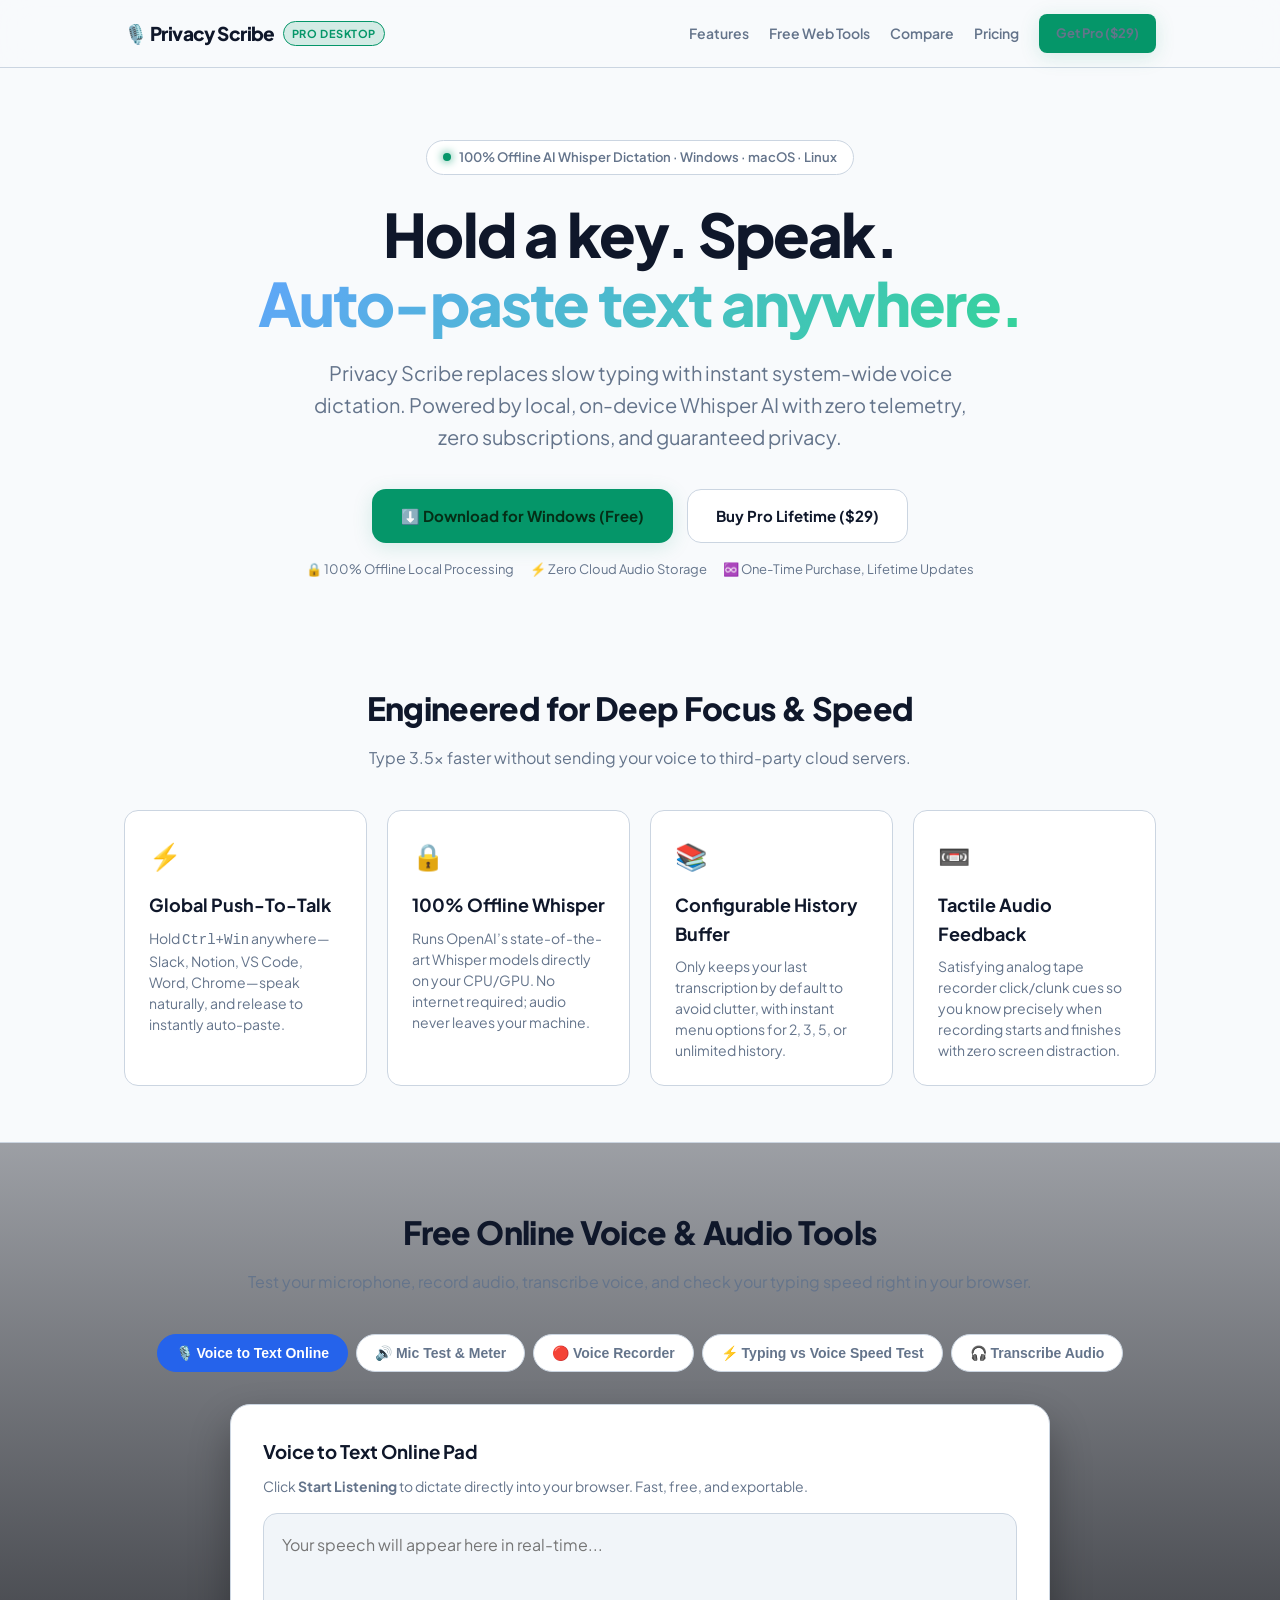
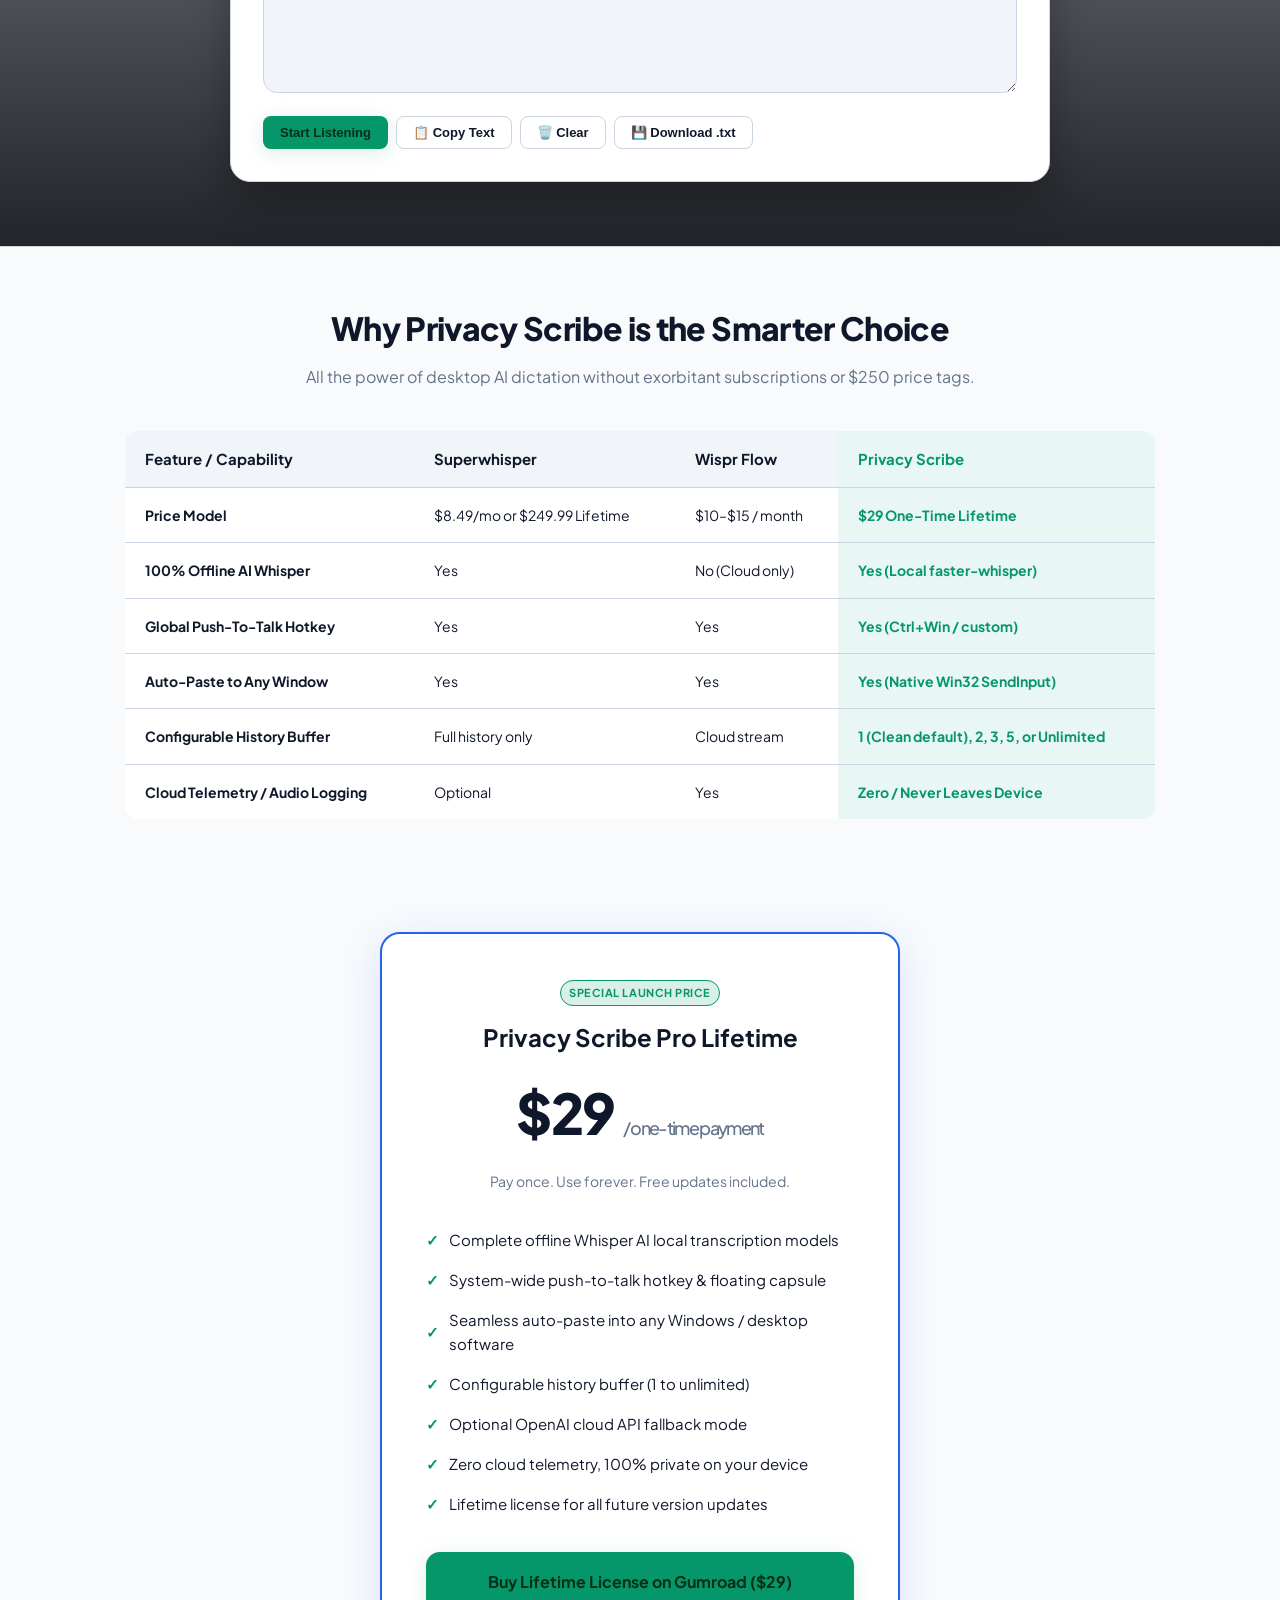
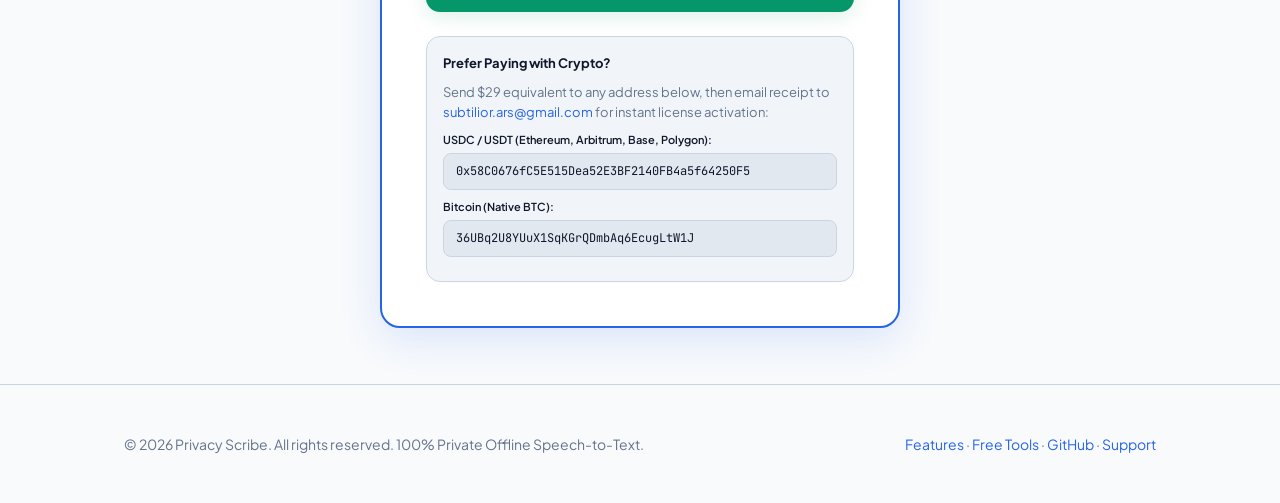
==== commit 4a9d4976: "docs: add direct Windows release download button to landing page" ====
--- a/landing/index.html
+++ b/landing/index.html
@@ -550,8 +550,8 @@
         Privacy Scribe replaces slow typing with instant system-wide voice dictation. Powered by local, on-device Whisper AI with zero telemetry, zero subscriptions, and guaranteed privacy.
       </p>
       <div class="cta-row">
-        <a class="btn btn-primary" href="#pricing">Buy Pro Lifetime License — $29</a>
-        <a class="btn btn-secondary" href="#tools">Try Free Browser Tools ↓</a>
+        <a class="btn btn-primary" href="https://github.com/subtiliorars-sys/scribe-dictation/releases/download/v1.0.0/PrivacyScribe.exe">⬇️ Download for Windows (Free)</a>
+        <a class="btn btn-secondary" href="#pricing">Buy Pro Lifetime ($29)</a>
       </div>
       <div class="hero-guarantee">
         <span>🔒 100% Offline Local Processing</span>
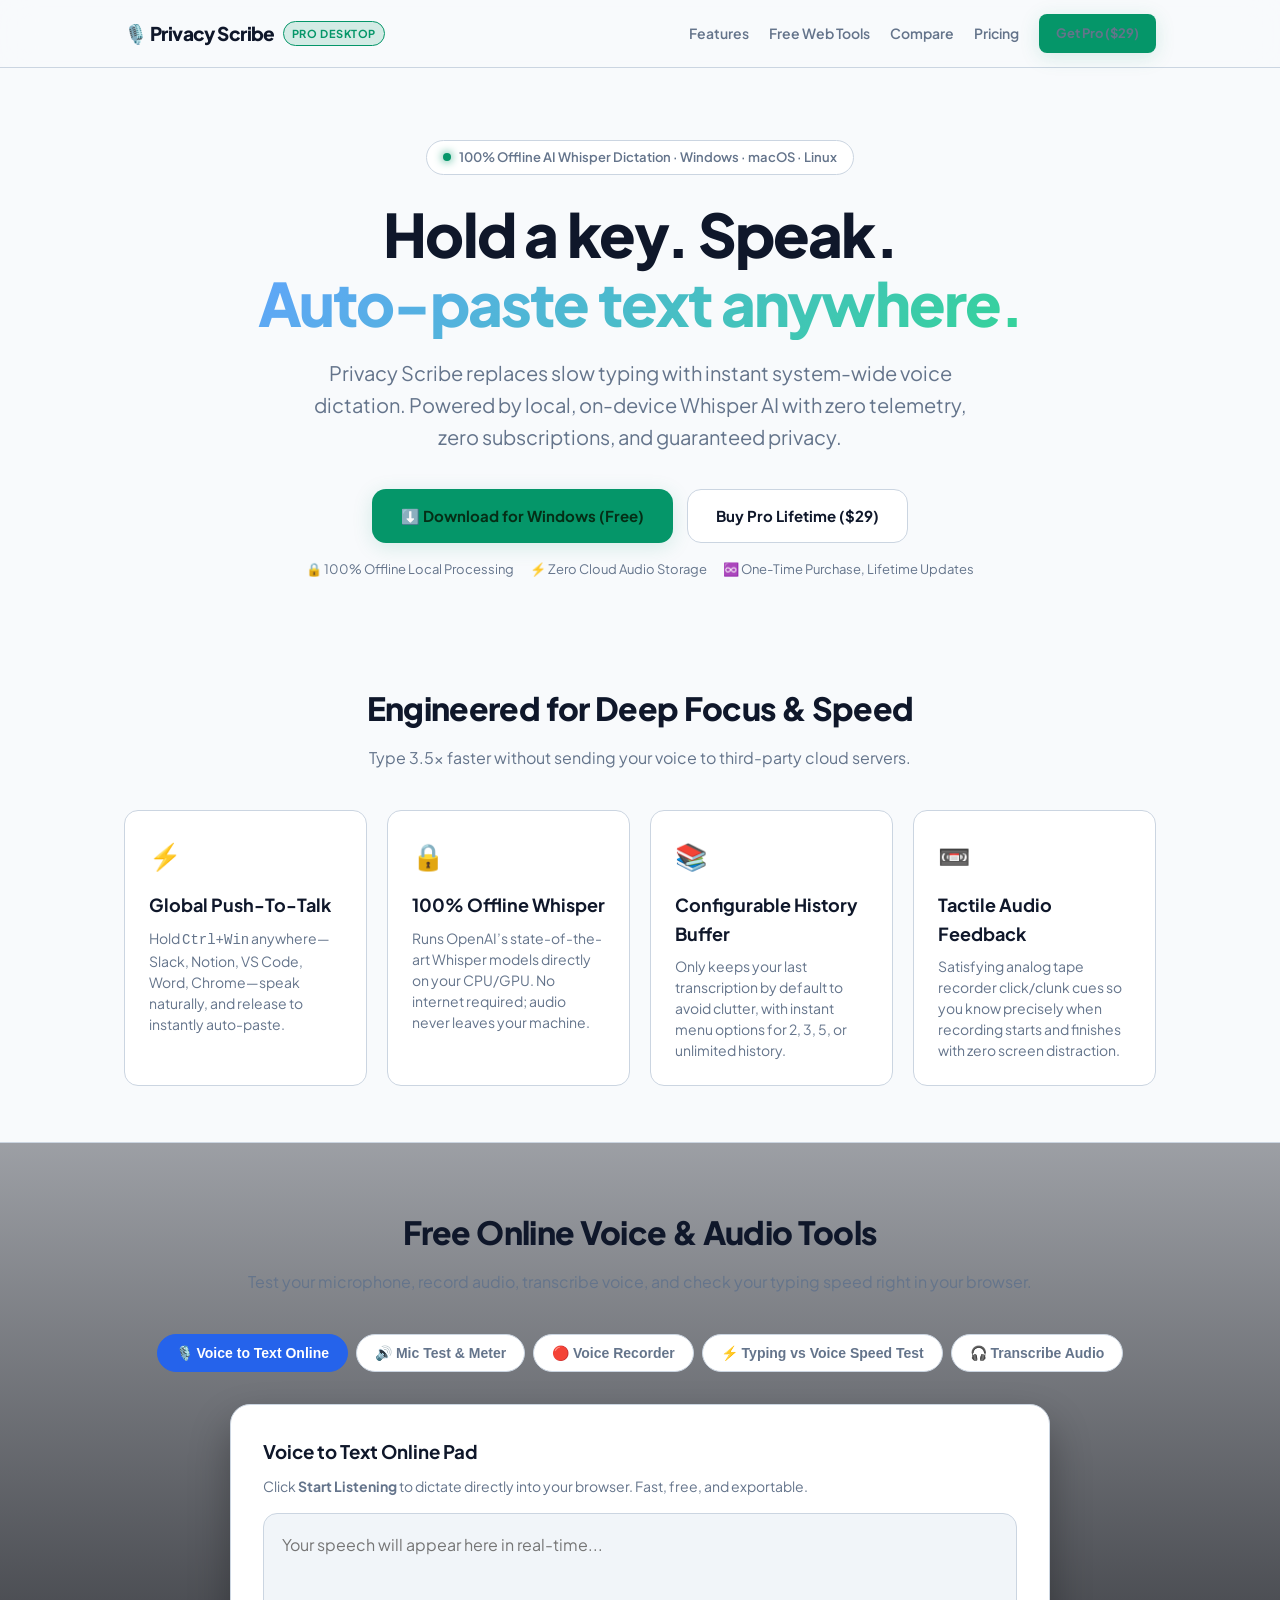
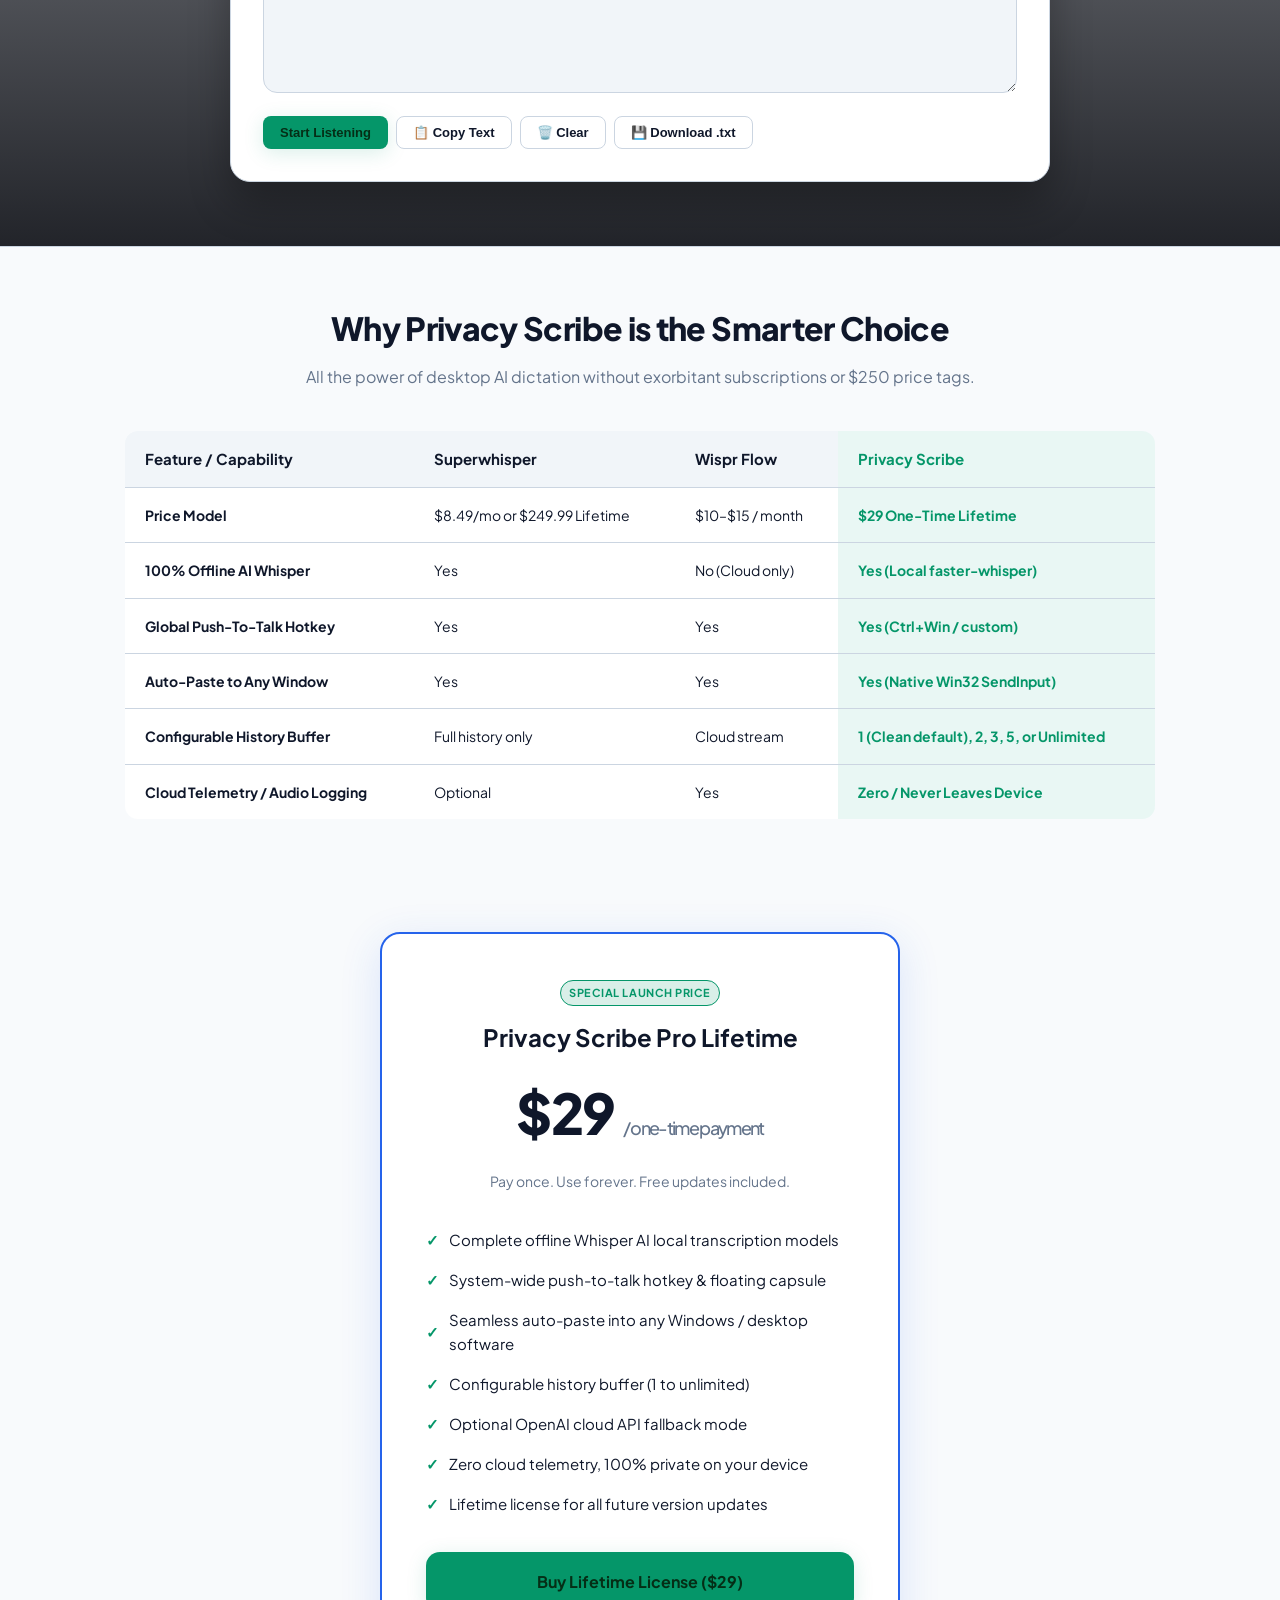
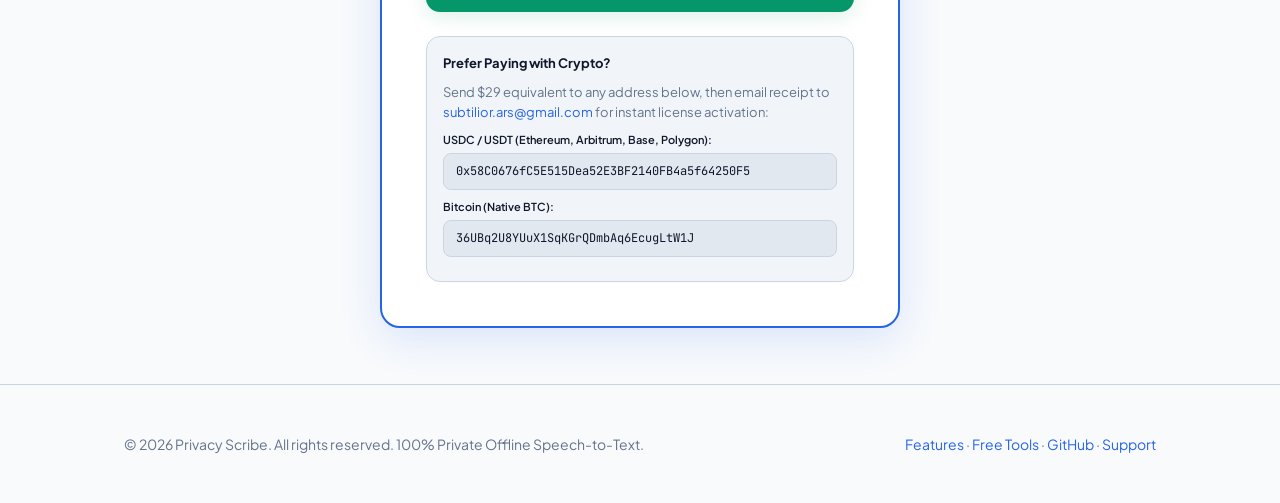
==== commit 263b2ace: "feat: multi-tier procedural sound bank and release v0.3.0" ====
--- a/landing/index.html
+++ b/landing/index.html
@@ -791,8 +791,11 @@
           <li>Zero cloud telemetry, 100% private on your device</li>
           <li>Lifetime license for all future version updates</li>
         </ul>
-        <a class="btn btn-primary" href="https://gumroad.com/l/eyiexi" target="_blank" rel="noopener" style="width: 100%; font-size: 16px; padding: 16px;">
-          Buy Lifetime License on Gumroad ($29)
+        <!-- TODO(owner): replace with the real Stripe Payment Link once created in the
+             Stripe Dashboard (Payment Links > + New). See billing backend README for the
+             exact steps: privacyscribe-billing/README.md -->
+        <a class="btn btn-primary" href="https://buy.stripe.com/PLACEHOLDER" target="_blank" rel="noopener" style="width: 100%; font-size: 16px; padding: 16px;">
+          Buy Lifetime License ($29)
         </a>
 
         <!-- Crypto Option -->
